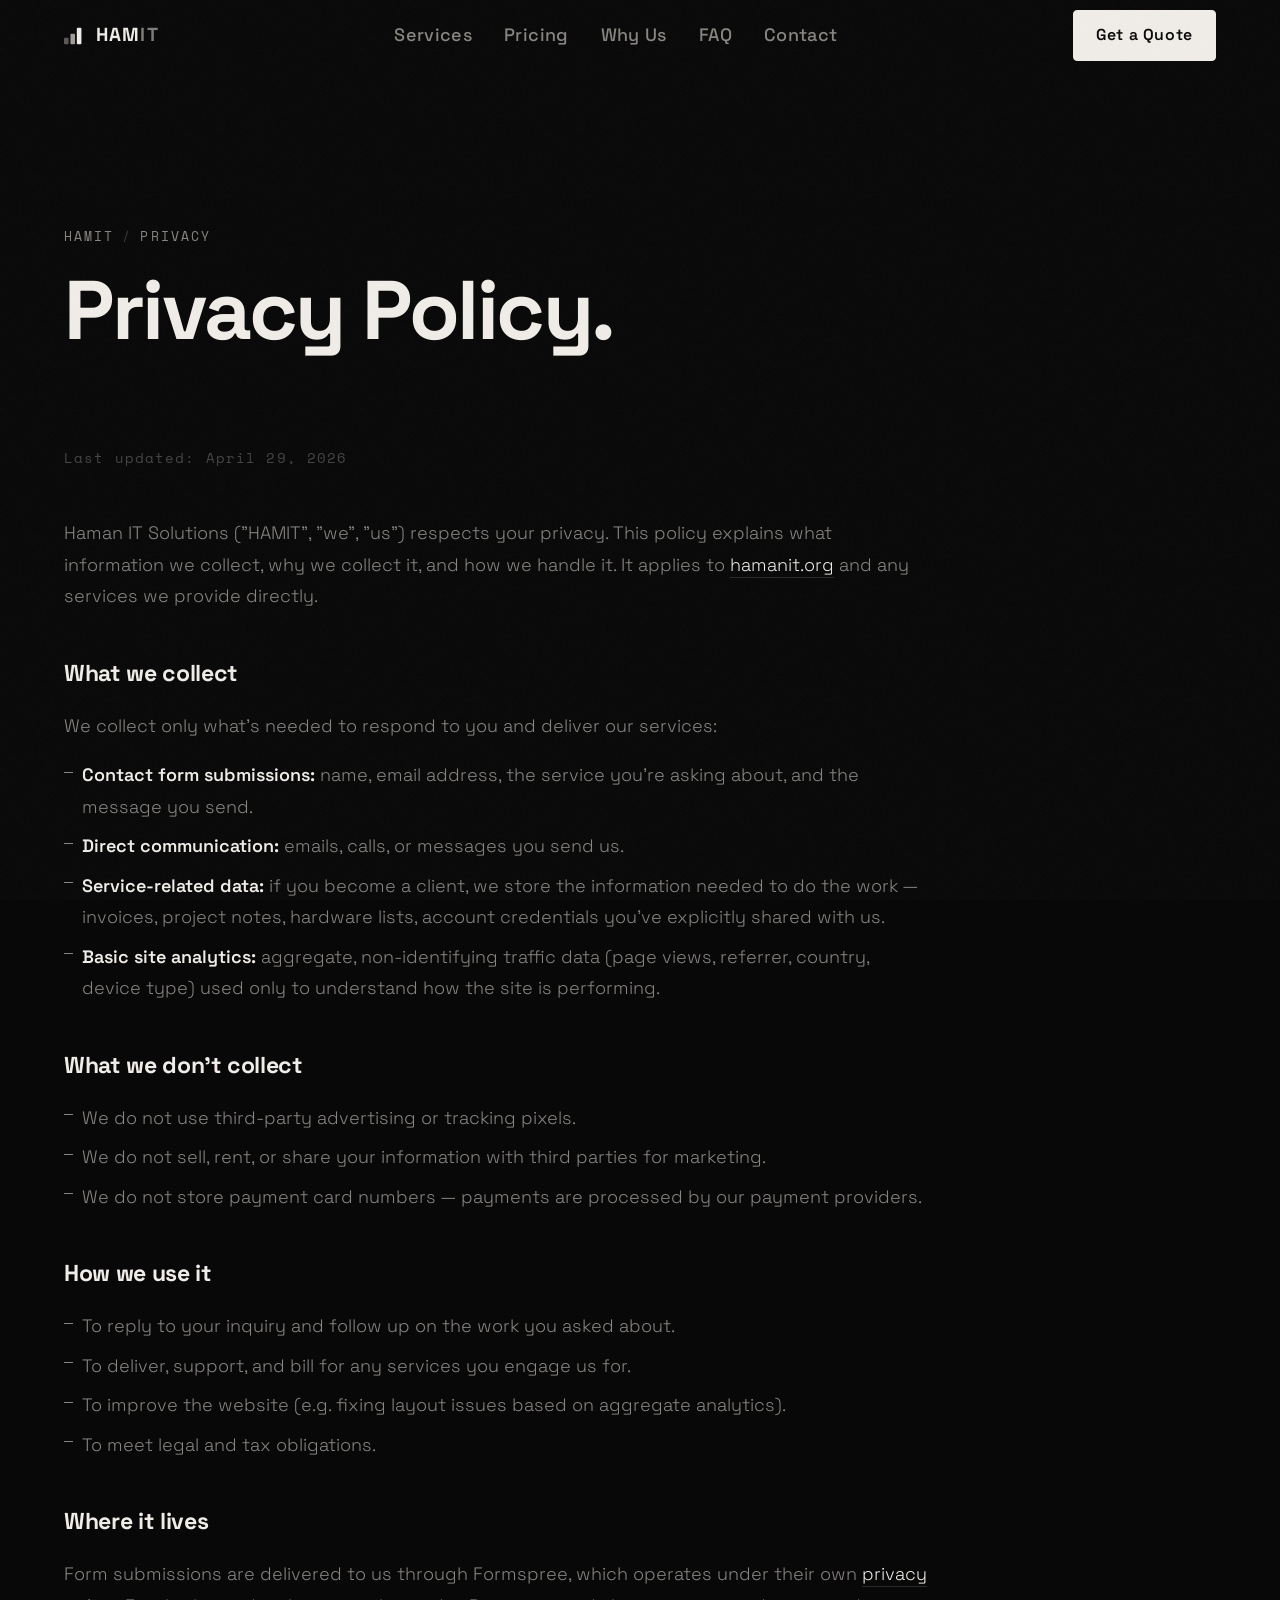
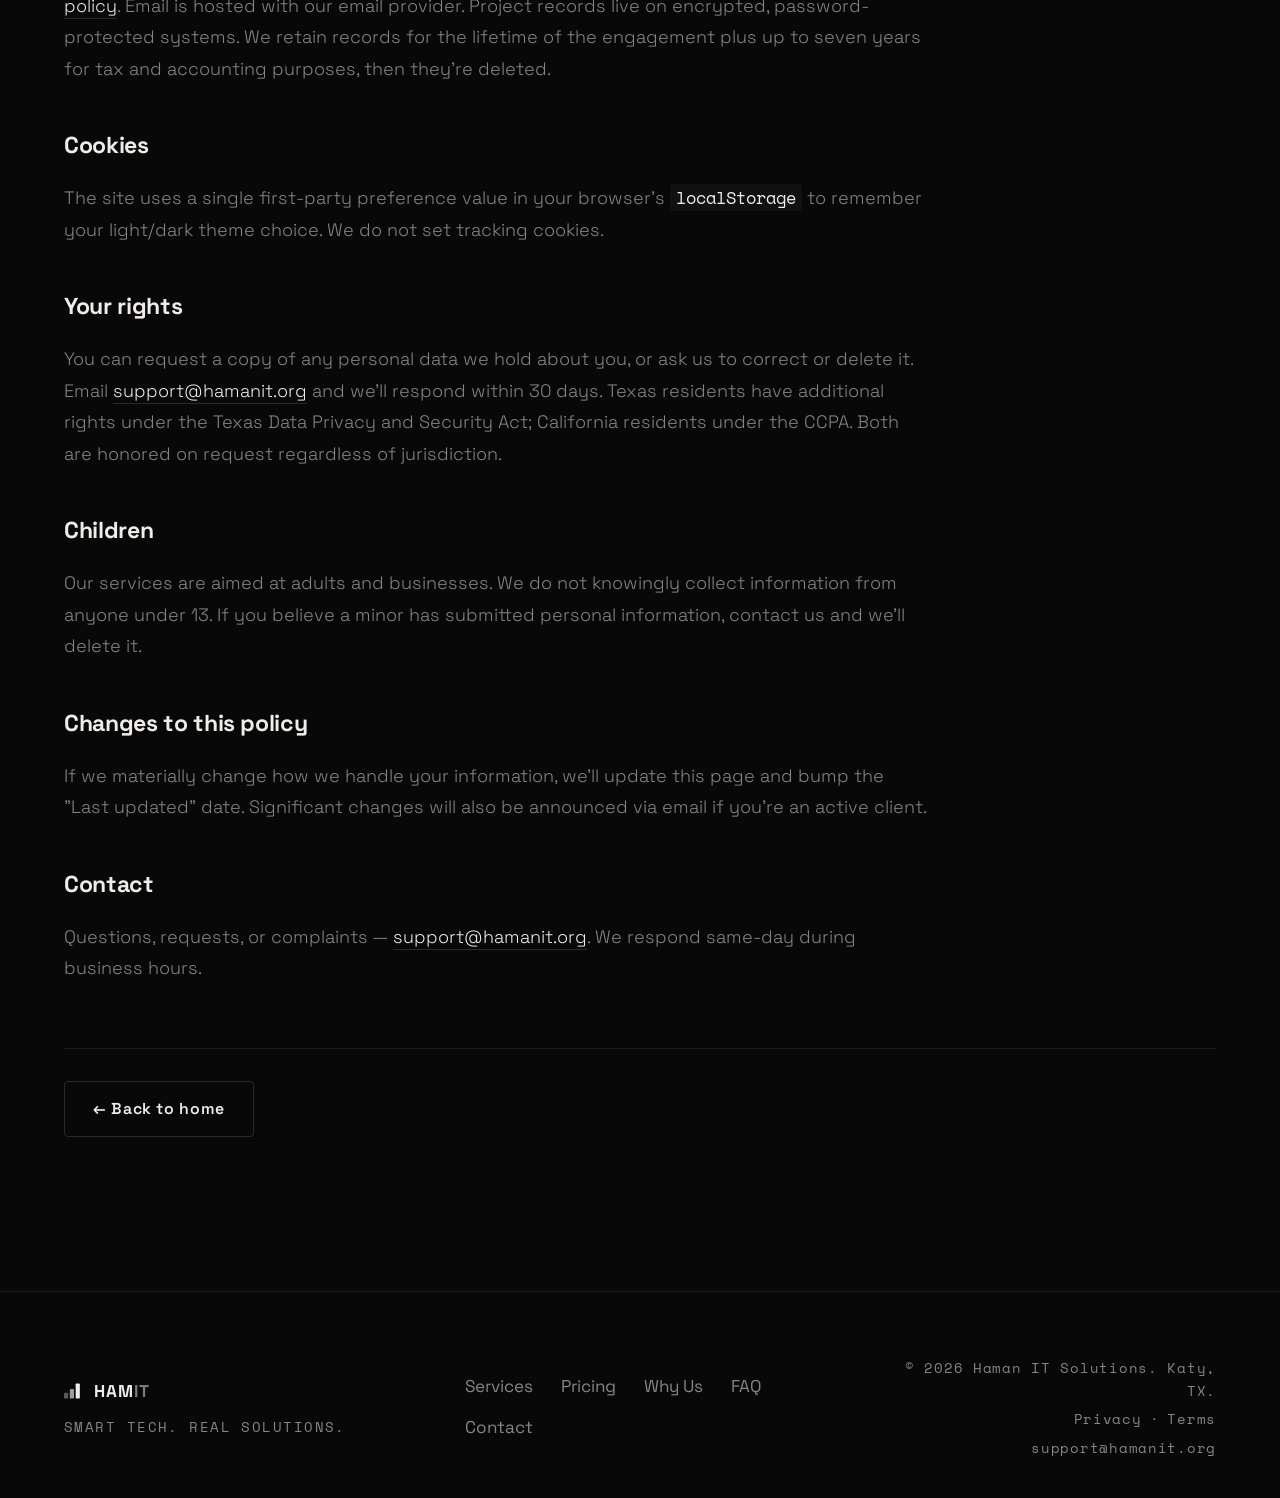
==== privacy.html @ 9579b5c2 "Add email CTAs, portfolio cards, and creative websites CTA Service page CTAs (all four): - Add a pri" ====
<!doctype html>
<html lang="en" data-theme="dark">
<head>
  <meta charset="utf-8" />
  <meta name="viewport" content="width=device-width,initial-scale=1" />
  <meta name="theme-color" content="#080808" />
  <title>Privacy Policy — HAMIT</title>
  <meta name="description" content="How Haman IT Solutions collects, uses, and protects your information." />
  <link rel="canonical" href="https://hamanit.org/privacy.html" />
  <link rel="preconnect" href="https://fonts.googleapis.com" />
  <link rel="preconnect" href="https://fonts.gstatic.com" crossorigin />
  <link href="https://fonts.googleapis.com/css2?family=Space+Grotesk:wght@300;400;500;600;700&family=Space+Mono:wght@400;700&display=swap" rel="stylesheet" />
  <link rel="stylesheet" href="styles.css?v=20260429d" />
  <link rel="stylesheet" href="interactions.css?v=20260429d" />
  <script>
    try { sessionStorage.setItem('hamit-booted','1'); } catch(e){}
  </script>
</head>
<body>

<div class="noise" aria-hidden="true"></div>

<header class="nav scrolled" id="nav" role="banner">
  <div class="nav-inner">
    <a href="index.html" class="nav-logo">
      <svg width="22" height="18" viewBox="0 0 48 36" fill="none" aria-hidden="true">
        <rect x="0"  y="22" width="10" height="14" rx="2" fill="currentColor" opacity="0.35"/>
        <rect x="14" y="13" width="10" height="23" rx="2" fill="currentColor" opacity="0.65"/>
        <rect x="28" y="0"  width="10" height="36" rx="2" fill="currentColor"/>
      </svg>
      <span class="logo-word">HAM<em>IT</em></span>
    </a>
    <nav class="nav-links" aria-label="Primary">
      <a href="index.html#services">Services</a>
      <a href="index.html#pricing">Pricing</a>
      <a href="index.html#why">Why Us</a>
      <a href="index.html#faq">FAQ</a>
      <a href="index.html#contact">Contact</a>
    </nav>
    <div class="nav-right">
<a href="index.html#contact" class="btn btn-sm btn-primary nav-cta">Get a Quote</a>
      <button class="nav-menu-btn" id="navMenuBtn" aria-label="Open menu" aria-expanded="false">
        <span></span><span></span><span></span>
      </button>
    </div>
  </div>
  <div class="mobile-menu" id="mobileMenu" aria-hidden="true">
    <a href="index.html#services">Services</a>
    <a href="index.html#pricing">Pricing</a>
    <a href="index.html#why">Why Us</a>
    <a href="index.html#faq">FAQ</a>
    <a href="index.html#contact">Contact</a>
    <a href="index.html#contact" class="mobile-cta">Get a Quote <span aria-hidden="true">→</span></a>
  </div>
</header>

<main id="main" class="legal-page">
  <section class="section">
    <div class="section-inner">
      <nav class="legal-crumb" aria-label="Breadcrumb">
        <a href="index.html">HAMIT</a>
        <span aria-hidden="true">/</span>
        <span>Privacy</span>
      </nav>
      <h1 class="section-title">Privacy Policy.</h1>
      <p class="legal-meta">Last updated: April 29, 2026</p>

      <div class="legal-body">
        <p>Haman IT Solutions ("HAMIT", "we", "us") respects your privacy. This policy explains what information we collect, why we collect it, and how we handle it. It applies to <a href="https://hamanit.org">hamanit.org</a> and any services we provide directly.</p>

        <h2>What we collect</h2>
        <p>We collect only what's needed to respond to you and deliver our services:</p>
        <ul>
          <li><strong>Contact form submissions:</strong> name, email address, the service you're asking about, and the message you send.</li>
          <li><strong>Direct communication:</strong> emails, calls, or messages you send us.</li>
          <li><strong>Service-related data:</strong> if you become a client, we store the information needed to do the work — invoices, project notes, hardware lists, account credentials you've explicitly shared with us.</li>
          <li><strong>Basic site analytics:</strong> aggregate, non-identifying traffic data (page views, referrer, country, device type) used only to understand how the site is performing.</li>
        </ul>

        <h2>What we don't collect</h2>
        <ul>
          <li>We do not use third-party advertising or tracking pixels.</li>
          <li>We do not sell, rent, or share your information with third parties for marketing.</li>
          <li>We do not store payment card numbers — payments are processed by our payment providers.</li>
        </ul>

        <h2>How we use it</h2>
        <ul>
          <li>To reply to your inquiry and follow up on the work you asked about.</li>
          <li>To deliver, support, and bill for any services you engage us for.</li>
          <li>To improve the website (e.g. fixing layout issues based on aggregate analytics).</li>
          <li>To meet legal and tax obligations.</li>
        </ul>

        <h2>Where it lives</h2>
        <p>Form submissions are delivered to us through Formspree, which operates under their own <a href="https://formspree.io/legal/privacy-policy/" target="_blank" rel="noopener">privacy policy</a>. Email is hosted with our email provider. Project records live on encrypted, password-protected systems. We retain records for the lifetime of the engagement plus up to seven years for tax and accounting purposes, then they're deleted.</p>

        <h2>Cookies</h2>
        <p>The site uses a single first-party preference value in your browser's <code>localStorage</code> to remember your light/dark theme choice. We do not set tracking cookies.</p>

        <h2>Your rights</h2>
        <p>You can request a copy of any personal data we hold about you, or ask us to correct or delete it. Email <a href="mailto:support@hamanit.org">support@hamanit.org</a> and we'll respond within 30 days. Texas residents have additional rights under the Texas Data Privacy and Security Act; California residents under the CCPA. Both are honored on request regardless of jurisdiction.</p>

        <h2>Children</h2>
        <p>Our services are aimed at adults and businesses. We do not knowingly collect information from anyone under 13. If you believe a minor has submitted personal information, contact us and we'll delete it.</p>

        <h2>Changes to this policy</h2>
        <p>If we materially change how we handle your information, we'll update this page and bump the "Last updated" date. Significant changes will also be announced via email if you're an active client.</p>

        <h2>Contact</h2>
        <p>Questions, requests, or complaints — <a href="mailto:support@hamanit.org">support@hamanit.org</a>. We respond same-day during business hours.</p>
      </div>

      <div class="legal-foot">
        <a href="index.html" class="btn btn-ghost">← Back to home</a>
      </div>
    </div>
  </section>
</main>

<footer class="footer">
  <div class="footer-inner">
    <div class="footer-brand">
      <a href="index.html" class="footer-logo">
        <svg width="20" height="16" viewBox="0 0 48 36" fill="none" aria-hidden="true">
          <rect x="0"  y="22" width="10" height="14" rx="2" fill="currentColor" opacity="0.35"/>
          <rect x="14" y="13" width="10" height="23" rx="2" fill="currentColor" opacity="0.65"/>
          <rect x="28" y="0"  width="10" height="36" rx="2" fill="currentColor"/>
        </svg>
        <span>HAM<em>IT</em></span>
      </a>
      <p>Smart Tech. Real Solutions.</p>
    </div>
    <nav class="footer-nav">
      <a href="index.html#services">Services</a>
      <a href="index.html#pricing">Pricing</a>
      <a href="index.html#why">Why Us</a>
      <a href="index.html#faq">FAQ</a>
      <a href="index.html#contact">Contact</a>
    </nav>
    <div class="footer-copy">
      <span>© 2026 Haman IT Solutions. Katy, TX.</span>
      <span class="footer-legal">
        <a href="privacy.html">Privacy</a>
        <span aria-hidden="true">·</span>
        <a href="terms.html">Terms</a>
      </span>
      <a href="mailto:support@hamanit.org">support@hamanit.org</a>
    </div>
  </div>
</footer>

<script src="interactions.js?v=20260429d" defer></script>
</body>
</html>
---- styles.css ----
/* =========================================================
   HAMIT — styles.css  |  Dark premium, Space Grotesk
   ========================================================= */

/* ---------- TOKENS ---------------------------------------- */
:root {
  --bg:       #080808;
  --bg2:      #111111;
  --bg3:      #1a1a1a;
  --bg4:      #222222;
  --text:     #f0ede8;
  --text2:    #888580;
  --text3:    #444;
  --accent:   #f0ede8;
  --border:   rgba(240,237,232,0.08);
  --border2:  rgba(240,237,232,0.14);
  --ff:       'Space Grotesk', sans-serif;
  --mono:     'Space Mono', monospace;
  --max:      1280px;
  --gut:      clamp(20px,5vw,80px);
  --sec:      clamp(80px,12vw,160px);
  --nav-h:    72px;
  --ease:     cubic-bezier(0.22,1,0.36,1);
  --ease-in:  cubic-bezier(0.55,0,1,0.45);
  --r:        4px;
}
[data-theme="light"]{
  --bg:    #f5f5f5;
  --bg2:   #ffffff;
  --bg3:   #ebebeb;
  --bg4:   #e0e0e0;
  --text:  #0a0a0a;
  --text2: #666;
  --text3: #bbb;
  --accent:#0a0a0a;
  --border:rgba(10,10,10,0.08);
  --border2:rgba(10,10,10,0.14);
}

/* ---------- RESET ----------------------------------------- */
*,*::before,*::after{box-sizing:border-box;margin:0;padding:0}
html{scroll-behavior:smooth;-webkit-text-size-adjust:100%;font-size:18px}
body{
  background:var(--bg);color:var(--text);
  font-family:var(--ff);font-size:1rem;line-height:1.65;
  -webkit-font-smoothing:antialiased;overflow-x:hidden;
}
img,svg,canvas{display:block;max-width:100%}
a{color:inherit;text-decoration:none;}
button{font:inherit;color:inherit;background:none;border:none;cursor:pointer}
ul,ol{list-style:none}
input,select,textarea{font:inherit;color:inherit}
::selection{background:var(--text);color:var(--bg)}
.skip-link{position:absolute;top:-100px;left:16px;z-index:200;background:var(--text);color:var(--bg);padding:10px 18px;font-size:.85rem}
.skip-link:focus{top:16px}
:focus-visible{outline:2px solid var(--text);outline-offset:3px}

/* ---------- BOOT SCREEN ----------------------------------- */
body.booting{overflow:hidden}
/* Hold reveal-up elements until boot finishes so the hero animates in cleanly */
body.booting .reveal-up.in{opacity:0;transform:translateY(32px)}
.boot{
  position:fixed;inset:0;z-index:1500;
  background:var(--bg);color:var(--text);
  display:grid;place-items:center;
  isolation:isolate;
  transition:opacity .55s var(--ease),visibility 0s linear .55s;
}
.boot.done{opacity:0;visibility:hidden;pointer-events:none}
.boot-grid{
  position:absolute;inset:0;pointer-events:none;
  background-image:
    linear-gradient(rgba(240,237,232,0.045) 1px,transparent 1px),
    linear-gradient(90deg,rgba(240,237,232,0.045) 1px,transparent 1px);
  background-size:48px 48px;
  -webkit-mask-image:radial-gradient(ellipse at center,#000 30%,transparent 75%);
  mask-image:radial-gradient(ellipse at center,#000 30%,transparent 75%);
  opacity:.6;
}
[data-theme="light"] .boot-grid{
  background-image:
    linear-gradient(rgba(10,10,10,0.06) 1px,transparent 1px),
    linear-gradient(90deg,rgba(10,10,10,0.06) 1px,transparent 1px);
}
.boot-scan{
  position:absolute;left:0;right:0;top:0;height:120px;
  background:linear-gradient(to bottom,transparent,rgba(240,237,232,0.04),transparent);
  pointer-events:none;
  animation:bootScan 2.4s linear infinite;
}
[data-theme="light"] .boot-scan{
  background:linear-gradient(to bottom,transparent,rgba(10,10,10,0.05),transparent);
}
@keyframes bootScan{
  0%{transform:translateY(-100%)}
  100%{transform:translateY(100vh)}
}
.boot-stack{
  position:relative;z-index:2;
  display:grid;justify-items:center;
  gap:18px;
  padding:0 var(--gut);
  max-width:560px;width:100%;
}
.boot-tag-top{
  display:inline-flex;align-items:center;gap:10px;
  font-family:var(--mono);font-size:.72rem;letter-spacing:.18em;
  color:var(--text2);text-transform:uppercase;
  margin-bottom:6px;
  opacity:0;animation:bootFadeIn .45s var(--ease) .1s forwards;
}
.boot-dot{
  width:7px;height:7px;border-radius:50%;background:#22c55e;
  box-shadow:0 0 0 3px rgba(34,197,94,.22);
  animation:pulse 1.4s ease infinite;
}
.boot-bars{
  display:flex;align-items:flex-end;gap:6px;
  height:64px;margin-bottom:4px;
}
.boot-bars span{
  display:block;width:14px;background:var(--text);
  transform-origin:bottom;transform:scaleY(0);
  border-radius:2px;
  animation:bootBar .65s var(--ease) forwards;
}
.boot-bars span:nth-child(1){height:50%;animation-delay:.25s;opacity:.35}
.boot-bars span:nth-child(2){height:75%;animation-delay:.4s;opacity:.65}
.boot-bars span:nth-child(3){height:100%;animation-delay:.55s}
@keyframes bootBar{
  0%{transform:scaleY(0)}
  60%{transform:scaleY(1.04)}
  100%{transform:scaleY(1)}
}
.boot-word{
  font-family:var(--ff);font-weight:700;
  font-size:clamp(3.2rem,9vw,5.5rem);
  letter-spacing:-.04em;line-height:.95;
  color:var(--text);
  opacity:0;animation:bootFadeIn .5s var(--ease) .55s forwards;
}
.boot-tag{
  font-family:var(--mono);font-size:.78rem;letter-spacing:.32em;
  color:var(--text2);
  opacity:0;animation:bootFadeIn .45s var(--ease) .8s forwards;
}
.boot-bar{
  width:min(360px,80vw);height:2px;background:var(--border2);
  position:relative;overflow:hidden;
  margin-top:18px;
  opacity:0;animation:bootFadeIn .35s var(--ease) 1s forwards;
}
.boot-bar-fill{
  position:absolute;left:0;top:0;bottom:0;
  width:0%;background:var(--text);
  animation:bootFill 1.4s cubic-bezier(0.7,0,0.2,1) 1s forwards;
}
@keyframes bootFill{
  0%{width:0%}
  55%{width:72%}
  85%{width:90%}
  100%{width:100%}
}
.boot-meta{
  display:flex;justify-content:space-between;
  width:min(360px,80vw);
  font-family:var(--mono);font-size:.7rem;letter-spacing:.16em;
  color:var(--text3);text-transform:uppercase;
  opacity:0;animation:bootFadeIn .35s var(--ease) 1.05s forwards;
}
.boot-meta #bootStatus{color:var(--text2)}
.boot-skip{
  position:absolute;top:24px;right:24px;z-index:3;
  font-family:var(--mono);font-size:.72rem;letter-spacing:.16em;
  color:var(--text2);
  border:1px solid var(--border2);
  padding:8px 14px;border-radius:999px;
  cursor:pointer;
  transition:color .2s,border-color .2s,background .2s;
  opacity:0;animation:bootFadeIn .4s var(--ease) 1.4s forwards;
}
.boot-skip:hover{color:var(--text);border-color:var(--text);background:var(--bg2)}
@keyframes bootFadeIn{to{opacity:1}}
@media(prefers-reduced-motion:reduce){
  .boot{display:none}
}
@media(max-width:480px){
  .boot-skip{top:16px;right:16px;padding:6px 10px;font-size:.68rem}
}

/* ---------- NOISE ----------------------------------------- */
.noise{
  position:fixed;inset:0;z-index:1000;pointer-events:none;
  opacity:.035;
  background-image:url("data:image/svg+xml,%3Csvg viewBox='0 0 256 256' xmlns='http://www.w3.org/2000/svg'%3E%3Cfilter id='n'%3E%3CfeTurbulence type='fractalNoise' baseFrequency='0.9' numOctaves='4' stitchTiles='stitch'/%3E%3C/filter%3E%3Crect width='100%25' height='100%25' filter='url(%23n)'/%3E%3C/svg%3E");
  background-size:180px;
}

/* ---------- CURSOR (hidden — native cursor used) ----------- */
.cursor{display:none!important}


/* ---------- NAV ------------------------------------------- */
.nav{
  position:fixed;top:0;left:0;right:0;z-index:500;
  height:var(--nav-h);
  border-bottom:1px solid transparent;
  transition:background .4s var(--ease),border-color .4s var(--ease),backdrop-filter .4s;
}
.nav.scrolled{
  background:color-mix(in srgb,var(--bg) 85%,transparent);
  border-color:var(--border);
  backdrop-filter:blur(20px) saturate(140%);
  -webkit-backdrop-filter:blur(20px) saturate(140%);
}
.nav-inner{
  max-width:var(--max);height:100%;margin:0 auto;
  padding:0 var(--gut);
  display:flex;align-items:center;justify-content:space-between;gap:20px;
}
.nav-logo{
  display:flex;align-items:center;gap:10px;
  font-family:var(--ff);font-weight:700;font-size:1.05rem;letter-spacing:.06em;
  color:var(--text);white-space:nowrap;flex-shrink:0;
  line-height:1;
}
.logo-word{display:inline-flex;align-items:center;line-height:1}
.logo-word em{font-style:normal;opacity:.5}

.nav-links{display:flex;gap:clamp(20px,2.5vw,40px);flex-shrink:0}
.nav-links a{
  font-size:1rem;font-weight:500;letter-spacing:.02em;
  color:var(--text2);position:relative;padding-bottom:2px;
  transition:color .2s;
}
.nav-links a::after{
  content:'';position:absolute;left:0;bottom:0;
  width:100%;height:1px;background:var(--text);
  transform:scaleX(0);transform-origin:left;
  transition:transform .3s var(--ease);
}
.nav-links a:hover{color:var(--text)}
.nav-links a:hover::after{transform:scaleX(1)}

.nav-right{display:flex;align-items:center;gap:14px;flex-shrink:0}
.theme-toggle{
  width:40px;height:40px;border-radius:50%;
  border:1.5px solid var(--border2);color:var(--text);
  display:flex;align-items:center;justify-content:center;
  transition:border-color .2s,background .2s;
}
.theme-toggle:hover{background:var(--bg3);border-color:var(--text)}
.icon-sun{display:none}
.icon-moon{display:block}
[data-theme="light"] .icon-sun{display:block}
[data-theme="light"] .icon-moon{display:none}

.nav-menu-btn{display:none;width:36px;height:36px;flex-direction:column;align-items:center;justify-content:center;gap:5px}
.nav-menu-btn span{display:block;width:20px;height:1.5px;background:var(--text);transition:transform .25s var(--ease),opacity .2s}
.nav-menu-btn[aria-expanded="true"] span:nth-child(1){transform:translateY(6.5px) rotate(45deg)}
.nav-menu-btn[aria-expanded="true"] span:nth-child(2){opacity:0}
.nav-menu-btn[aria-expanded="true"] span:nth-child(3){transform:translateY(-6.5px) rotate(-45deg)}

.mobile-menu{
  display:none;position:fixed;top:var(--nav-h);left:0;right:0;
  background:var(--bg);border-bottom:1px solid var(--border);
  padding:20px var(--gut) 32px;flex-direction:column;z-index:499;
}
.mobile-menu.open{display:flex}
.mobile-menu a{font-size:2rem;font-weight:700;padding:10px 0;border-bottom:1px solid var(--border);color:var(--text)}
.mobile-menu a:last-child{border:none}
.mobile-menu .mobile-cta{
  margin-top:12px;
  background:var(--text);color:var(--bg);
  font-size:1rem;font-weight:600;letter-spacing:.04em;
  padding:14px 20px;border-radius:var(--r);
  border:none;text-align:center;
  display:inline-flex;align-items:center;justify-content:center;gap:8px;
}
.mobile-menu .mobile-cta:hover{opacity:.85}

/* ---------- BUTTONS --------------------------------------- */
.btn{
  display:inline-flex;align-items:center;gap:10px;
  font-family:var(--ff);font-weight:600;font-size:.88rem;letter-spacing:.04em;
  padding:14px 28px;border-radius:var(--r);
  border:1.5px solid transparent;
  transition:transform .15s var(--ease),opacity .2s,background .2s,color .2s,border-color .2s;
}
.btn:active{transform:scale(0.97)!important}
.btn-primary{background:var(--text);color:var(--bg);border-color:var(--text)}
.btn-primary:hover{opacity:.82}
.btn-ghost{background:transparent;color:var(--text);border-color:var(--border2)}
.btn-ghost:hover{background:var(--bg3);border-color:var(--border2)}
.btn-sm{padding:11px 22px;font-size:.88rem}
.btn-arr{display:inline-block;transition:transform .2s var(--ease)}
.btn:hover .btn-arr{transform:translateX(4px)}

/* ---------- HERO ------------------------------------------ */
.hero{
  position:relative;min-height:100vh;min-height:100svh;
  display:grid;align-content:center;
  padding:calc(var(--nav-h) + 80px) var(--gut) 0;
  overflow:hidden;isolation:isolate;
  background:var(--bg);
}
#heroCanvas{position:absolute;inset:0;width:100%;height:100%;z-index:0;pointer-events:auto}
.hero-inner{position:relative;z-index:1;max-width:var(--max);width:100%;margin:0 auto}
.hero-tag{
  display:inline-flex;align-items:center;gap:10px;
  font-family:var(--mono);font-size:.8rem;letter-spacing:.1em;text-transform:uppercase;
  color:var(--text2);margin-bottom:clamp(28px,4vw,48px);
}
.tag-dot{width:7px;height:7px;border-radius:50%;background:#22c55e;box-shadow:0 0 0 3px rgba(34,197,94,.22);flex:none;animation:pulse 2.5s ease infinite}
@keyframes pulse{0%,100%{box-shadow:0 0 0 3px rgba(34,197,94,.22)}50%{box-shadow:0 0 0 6px rgba(34,197,94,.08)}}

.hero-title{
  font-family:var(--ff);font-weight:700;
  font-size:clamp(4.5rem,13vw,12rem);
  line-height:.88;letter-spacing:-.04em;
  color:var(--text);
  margin-bottom:clamp(40px,6vw,72px);
}
.glitch-word{display:block;transition:color .3s}
.hero-em{color:var(--text2)}

.hero-bottom{
  display:grid;grid-template-columns:1fr auto;align-items:end;gap:40px;
  padding-top:clamp(20px,3vw,36px);
  border-top:1px solid var(--border);
  padding-bottom:clamp(48px,8vw,96px);
}
.hero-sub{max-width:44ch;font-size:clamp(1.1rem,1.6vw,1.28rem);color:var(--text2);font-weight:300;line-height:1.65}
.hero-ctas{display:flex;gap:12px;flex-shrink:0;flex-wrap:wrap}

/* Hero stats bar */
.hero-stats{
  position:relative;z-index:1;
  display:grid;grid-template-columns:repeat(4,1fr);
  border-top:1px solid var(--border);
  max-width:100%;
}
.hero-stat{
  padding:clamp(20px,2.5vw,32px) var(--gut);
  border-right:1px solid var(--border);
  display:grid;gap:4px;
}
.hero-stat:last-child{border-right:none}
.stat-n{
  font-family:var(--mono);font-weight:700;
  font-size:clamp(2rem,4vw,3.5rem);
  line-height:1;color:var(--text);
}
.stat-plus{font-family:var(--mono);font-size:clamp(1.2rem,2vw,2rem);color:var(--text2);vertical-align:super;margin-left:2px}
.stat-l{font-size:.85rem;color:var(--text2);letter-spacing:.05em;text-transform:uppercase;font-family:var(--mono)}

/* ---------- MARQUEE --------------------------------------- */
.marquee-wrap{
  overflow:hidden;border-top:1px solid var(--border);border-bottom:1px solid var(--border);
  padding:16px 0;background:var(--bg2);
}
.marquee-track{
  display:flex;align-items:center;gap:32px;
  white-space:nowrap;
  animation:marquee 28s linear infinite;
  width:max-content;
}
.marquee-track span{font-family:var(--mono);font-size:.8rem;letter-spacing:.12em;text-transform:uppercase;color:var(--text2)}
.marquee-dot{color:var(--text2)!important;font-size:.6rem!important}
@keyframes marquee{from{transform:translateX(0)}to{transform:translateX(-50%)}}
.marquee-wrap:hover .marquee-track{animation-play-state:paused}

/* ---------- SECTIONS --------------------------------------- */
.section{padding:var(--sec) var(--gut);background:var(--bg)}
.section-dark{background:var(--bg2)}
.section-inner{max-width:var(--max);margin:0 auto}

.section-label{
  display:flex;align-items:center;gap:16px;
  margin-bottom:clamp(32px,5vw,64px);
}
.label-num{font-family:var(--mono);font-size:.75rem;letter-spacing:.18em;color:var(--text2)}
.label-line{flex:none;width:40px;height:1px;background:var(--border2)}
.label-text{font-family:var(--mono);font-size:.8rem;letter-spacing:.16em;text-transform:uppercase;color:var(--text2)}

.section-title{
  font-family:var(--ff);font-weight:700;
  font-size:clamp(2.8rem,6.5vw,6rem);
  line-height:.95;letter-spacing:-.03em;
  margin-bottom:clamp(48px,8vw,96px);
  color:var(--text);
}
.section-title em{font-style:normal;color:var(--text2)}

/* ---------- SERVICES GRID --------------------------------- */
.services-grid{
  display:grid;grid-template-columns:repeat(2,1fr);
  gap:2px;background:var(--border);
}

.service-card{
  position:relative;
  background:var(--bg);
  min-height:340px;
  overflow:hidden;
  isolation:isolate;
}
.service-card-front{
  position:relative;z-index:1;
  width:100%;height:100%;min-height:340px;
  padding:clamp(28px,3.5vw,44px);
  display:flex;flex-direction:column;gap:18px;
  transition:transform .55s var(--ease);
}
.service-card-front h3{
  font-size:clamp(1.8rem,3vw,2.6rem);font-weight:700;letter-spacing:-.025em;line-height:1.05;
  color:var(--text);margin-top:auto;
}
.service-icon{
  width:52px;height:52px;
  border:1px solid var(--border2);border-radius:var(--r);
  display:flex;align-items:center;justify-content:center;
  color:var(--text2);
  transition:border-color .35s,color .35s,background .35s;
}
.service-card:hover .service-icon{
  color:var(--text);border-color:var(--text);background:var(--bg3);
}
.service-flip-hint{
  font-family:var(--mono);font-size:.75rem;letter-spacing:.1em;
  text-transform:uppercase;color:var(--text2);
  display:inline-flex;align-items:center;gap:8px;
  opacity:.55;transition:opacity .3s,color .3s;
}
.service-card:hover .service-flip-hint{opacity:0;visibility:hidden}
.hint-arr{display:inline-block;animation:hintNudge 1.8s ease-in-out infinite;margin-left:2px}
@keyframes hintNudge{0%,100%{transform:translateY(0)}50%{transform:translateY(3px)}}
.service-flip-hint .hint-tap{display:none}
@media(pointer:coarse){
  .service-flip-hint .hint-hover{display:none}
  .service-flip-hint .hint-tap{display:inline}
}
.service-tag{
  font-family:var(--mono);font-size:.82rem;letter-spacing:.08em;text-transform:uppercase;color:var(--text2);
  border:1px solid var(--border2);padding:6px 14px;border-radius:999px;width:fit-content;
  transition:border-color .2s,color .2s;
}
.service-card:hover .service-tag{border-color:var(--text);color:var(--text)}

/* Slide-up details panel — replaces the 3D flip */
.service-card-back{
  position:absolute;left:0;right:0;bottom:0;
  z-index:2;
  padding:clamp(28px,3.5vw,44px);
  background:var(--bg3);
  border-top:1px solid var(--border2);
  display:flex;flex-direction:column;gap:16px;
  transform:translateY(100%);
  transition:transform .55s var(--ease);
  will-change:transform;
}
.service-card:hover .service-card-back,
.service-card.flipped .service-card-back{transform:translateY(0)}
.service-card-back p{font-size:1.05rem;line-height:1.65;color:var(--text);font-weight:400}
.service-card-back ul{display:grid;gap:8px}
.service-card-back li{font-size:.95rem;color:var(--text2);padding-left:18px;position:relative;font-weight:300;line-height:1.55}
.service-card-back li::before{content:'';position:absolute;left:0;top:.65em;width:9px;height:1px;background:var(--text2)}
.service-cta{
  display:inline-flex;align-items:center;gap:8px;
  font-family:var(--mono);font-size:.8rem;font-weight:700;letter-spacing:.1em;text-transform:uppercase;
  background:var(--text);color:var(--bg);
  padding:10px 20px;border-radius:var(--r);width:fit-content;
  transition:opacity .2s,transform .2s var(--ease);
  margin-top:auto;
}
.service-cta:hover{opacity:.85;transform:translateX(3px)}
@media(pointer:coarse){
  .service-flip-hint{opacity:1}
  .service-card.flipped .service-flip-hint{opacity:0;visibility:hidden}
}

/* ---------- WHY US ---------------------------------------- */
.why-head{
  display:grid;grid-template-columns:1.4fr 1fr;
  gap:clamp(32px,5vw,80px);
  align-items:end;
  margin-bottom:clamp(40px,5vw,72px);
}
.why-head .section-title{margin-bottom:0}
.why-lede{
  font-size:clamp(1rem,1.2vw,1.15rem);
  color:var(--text2);font-weight:300;line-height:1.7;max-width:42ch;
  padding-bottom:8px;
}
.why-grid{
  display:grid;grid-template-columns:repeat(3,1fr);
  gap:2px;background:var(--border);
}
.why-item{
  position:relative;
  background:var(--bg2);
  padding:clamp(32px,3.8vw,48px) clamp(28px,3.5vw,44px);
  display:flex;flex-direction:column;gap:14px;
  overflow:hidden;
  transition:background .35s var(--ease);
  isolation:isolate;
}
.why-item::before{
  content:'';position:absolute;left:0;top:0;
  height:2px;width:100%;
  background:var(--text);
  transform:scaleX(0);transform-origin:left;
  transition:transform .55s var(--ease);
}
.why-item:hover{background:var(--bg3)}
.why-item:hover::before{transform:scaleX(1)}
.why-row{
  display:flex;justify-content:space-between;align-items:center;
  margin-bottom:6px;
}
.why-n{
  font-family:var(--mono);font-size:.8rem;letter-spacing:.14em;color:var(--text3);
}
.why-metric{
  font-family:var(--mono);font-size:.78rem;letter-spacing:.08em;
  color:var(--text);
  background:var(--bg);
  border:1px solid var(--border2);
  padding:4px 10px;border-radius:999px;
  text-transform:none;
  transition:border-color .25s,color .25s;
}
.why-item:hover .why-metric{border-color:var(--text);}
.why-icon{
  width:42px;height:42px;
  display:flex;align-items:center;justify-content:center;
  color:var(--text2);
  transition:color .3s,transform .4s var(--ease);
}
.why-item:hover .why-icon{color:var(--text);transform:translateY(-2px)}
.why-item h3{
  font-size:clamp(1.25rem,1.8vw,1.55rem);
  font-weight:600;letter-spacing:-.02em;color:var(--text);
  margin-top:4px;
}
.why-item p{font-size:1.02rem;color:var(--text2);line-height:1.7;font-weight:300;position:relative;z-index:1}
.why-bg{
  position:absolute;
  font-family:var(--mono);font-weight:700;
  font-size:11rem;line-height:.8;
  color:var(--text);
  opacity:.025;
  bottom:-22px;right:-12px;
  pointer-events:none;
  z-index:0;
  transition:opacity .35s,transform .55s var(--ease);
}
.why-item:hover .why-bg{opacity:.05;transform:translate(-4px,-4px)}

@media(max-width:1024px){
  .why-head{grid-template-columns:1fr}
}

/* ---------- ABOUT ----------------------------------------- */
.about-split{display:grid;gap:clamp(48px,6vw,80px)}
.about-top{
  display:grid;grid-template-columns:1fr 1fr;
  gap:clamp(40px,6vw,96px);align-items:end;
  padding-bottom:clamp(40px,5vw,72px);
  border-bottom:1px solid var(--border);
}
.about-left{display:grid;gap:28px}
.about-right-top{display:grid;gap:20px;align-content:end}
.about-big{font-size:clamp(1.3rem,2.2vw,2rem);font-weight:500;color:var(--text);line-height:1.4;letter-spacing:-.01em}
.about-body{font-size:clamp(1rem,1.2vw,1.1rem);color:var(--text2);line-height:1.75;font-weight:300}

.about-cards-row{display:grid;grid-template-columns:repeat(3,1fr);gap:2px;background:var(--border)}
.about-card{
  padding:clamp(28px,3.5vw,44px) clamp(24px,3vw,36px);
  display:grid;gap:14px;align-content:start;
  transition:background .25s;
}
.ac-1{background:var(--bg2)}
.ac-2{background:var(--bg3)}
.ac-3{background:var(--bg4)}
.about-card:hover{filter:brightness(1.06)}
.ac-label{font-family:var(--mono);font-size:.75rem;letter-spacing:.18em;text-transform:uppercase;color:var(--text2)}
.about-card p{font-size:1.05rem;color:var(--text2);line-height:1.7;font-weight:300}

/* ---------- REVIEWS --------------------------------------- */
.reviews-marquee{
  position:relative;
  overflow:hidden;
  margin:0 calc(var(--gut) * -1);
  padding:8px 0;
  -webkit-mask-image:linear-gradient(to right,transparent 0,#000 8%,#000 92%,transparent 100%);
  mask-image:linear-gradient(to right,transparent 0,#000 8%,#000 92%,transparent 100%);
}
.reviews-track{
  display:flex;
  gap:clamp(16px,2vw,24px);
  width:max-content;
  animation:reviewsScroll 70s linear infinite;
  will-change:transform;
}
.reviews-marquee:hover .reviews-track{animation-play-state:paused}
@keyframes reviewsScroll{
  from{transform:translateX(0)}
  to{transform:translateX(calc(-50% - clamp(8px,1vw,12px)))}
}
.review-card{
  flex:0 0 clamp(300px,28vw,400px);
  background:var(--bg3);border:1px solid var(--border);
  padding:clamp(26px,3vw,38px);
  display:grid;gap:18px;align-content:start;
  transition:transform .35s var(--ease),background .25s,border-color .25s;
}
.review-card:hover{transform:translateY(-6px);background:var(--bg4);border-color:var(--border2)}
.review-stars{color:#c8942a;font-size:.9rem;letter-spacing:2px}
.review-card blockquote{
  font-size:clamp(1rem,1.2vw,1.12rem);line-height:1.6;color:var(--text);
  font-weight:400;
}
.review-card cite{
  display:grid;gap:3px;padding-top:14px;border-top:1px solid var(--border);
  font-style:normal;font-weight:600;font-size:.85rem;color:var(--text);
}
.review-card cite span{font-size:.85rem;color:var(--text2);font-weight:300}
@media(prefers-reduced-motion:reduce){
  .reviews-track{animation:none;flex-wrap:wrap;justify-content:center}
}

/* ---------- PRICING --------------------------------------- */
.pricing-head{
  display:grid;grid-template-columns:1.4fr 1fr;
  gap:clamp(32px,5vw,80px);
  align-items:end;
  margin-bottom:clamp(40px,5vw,72px);
}
.pricing-head .section-title{margin-bottom:0}
.pricing-lede{
  font-size:clamp(1rem,1.2vw,1.15rem);
  color:var(--text2);font-weight:300;line-height:1.7;max-width:42ch;
  padding-bottom:8px;
}
.pricing-grid{
  display:grid;grid-template-columns:repeat(4,1fr);
  gap:2px;background:var(--border);
}
.price-card{
  position:relative;
  background:var(--bg);
  padding:clamp(28px,3vw,40px) clamp(24px,2.5vw,32px);
  display:flex;flex-direction:column;gap:18px;
  transition:background .3s var(--ease);
}
.price-card:hover{background:var(--bg3)}
.price-card-feature{background:var(--bg3)}
.price-card-feature:hover{background:var(--bg4)}
.price-flag{
  position:absolute;top:0;right:clamp(16px,2vw,24px);
  transform:translateY(-50%);
  font-family:var(--mono);font-size:.68rem;letter-spacing:.18em;
  text-transform:uppercase;color:var(--bg);background:var(--text);
  padding:5px 12px;border-radius:999px;
}
.price-head{display:flex;justify-content:space-between;align-items:baseline;gap:12px}
.price-tag{
  font-family:var(--ff);font-weight:600;font-size:1.05rem;letter-spacing:-.01em;
  color:var(--text);
}
.price-from{
  font-family:var(--mono);font-size:.7rem;letter-spacing:.16em;
  text-transform:uppercase;color:var(--text3);
}
.price-amount{
  display:flex;align-items:baseline;gap:6px;
  font-family:var(--ff);font-weight:700;
  font-size:clamp(2.2rem,3.5vw,3.2rem);
  letter-spacing:-.03em;color:var(--text);line-height:1;
  margin:6px 0 4px;
}
.price-cur{font-size:.6em;color:var(--text2);font-weight:600;align-self:flex-start;margin-top:.3em}
.price-unit{
  font-family:var(--mono);font-size:.78rem;letter-spacing:.06em;
  text-transform:uppercase;color:var(--text2);font-weight:400;
  margin-left:4px;
}
.price-list{
  display:grid;gap:10px;
  border-top:1px solid var(--border);
  padding-top:18px;
}
.price-list li{
  font-size:.95rem;color:var(--text2);line-height:1.55;font-weight:300;
  padding-left:18px;position:relative;
}
.price-list li::before{
  content:'';position:absolute;left:0;top:.7em;
  width:9px;height:1px;background:var(--text2);
}
.price-cta{
  display:inline-flex;align-items:center;gap:6px;
  font-family:var(--mono);font-size:.78rem;letter-spacing:.12em;
  text-transform:uppercase;color:var(--text);
  margin-top:auto;
  padding-top:12px;
  border-top:1px solid var(--border);
  transition:gap .25s var(--ease);
}
.price-cta:hover{gap:10px;color:var(--text)}
.pricing-note{
  margin-top:clamp(28px,3vw,40px);
  font-size:.95rem;color:var(--text2);text-align:center;font-weight:300;
}
.pricing-note a{color:var(--text);border-bottom:1px solid var(--border2);padding-bottom:1px;transition:border-color .2s}
.pricing-note a:hover{border-color:var(--text)}
@media(max-width:1024px){
  .pricing-head{grid-template-columns:1fr}
  .pricing-grid{grid-template-columns:repeat(2,1fr)}
}
@media(max-width:640px){
  .pricing-grid{grid-template-columns:1fr}
}

/* ---------- FAQ ------------------------------------------- */
.faq-head{
  display:grid;grid-template-columns:1.4fr 1fr;
  gap:clamp(32px,5vw,80px);
  align-items:end;
  margin-bottom:clamp(40px,5vw,72px);
}
.faq-head .section-title{margin-bottom:0}
.faq-lede{
  font-size:clamp(1rem,1.2vw,1.15rem);
  color:var(--text2);font-weight:300;line-height:1.7;max-width:42ch;
  padding-bottom:8px;
}
.faq-lede a{color:var(--text);border-bottom:1px solid var(--border2);transition:border-color .2s}
.faq-lede a:hover{border-color:var(--text)}
.faq-list{
  display:grid;
  border-top:1px solid var(--border);
}
.faq-item{
  border-bottom:1px solid var(--border);
  transition:background .25s;
}
.faq-item[open]{background:var(--bg2)}
.faq-item summary{
  display:flex;align-items:center;justify-content:space-between;gap:24px;
  padding:clamp(20px,2.5vw,28px) clamp(8px,1.5vw,16px);
  cursor:pointer;list-style:none;
  transition:color .2s;
}
.faq-item summary::-webkit-details-marker{display:none}
.faq-item summary:hover{color:var(--text)}
.faq-q{
  font-family:var(--ff);font-weight:600;
  font-size:clamp(1.05rem,1.5vw,1.25rem);
  letter-spacing:-.015em;color:var(--text);line-height:1.4;
  flex:1;
}
.faq-icon{
  flex:none;
  width:28px;height:28px;
  border:1px solid var(--border2);border-radius:50%;
  position:relative;
  transition:border-color .25s,transform .35s var(--ease);
}
.faq-icon::before,
.faq-icon::after{
  content:'';position:absolute;
  background:var(--text);
  left:50%;top:50%;
}
.faq-icon::before{
  width:10px;height:1.5px;
  transform:translate(-50%,-50%);
}
.faq-icon::after{
  width:1.5px;height:10px;
  transform:translate(-50%,-50%);
  transition:transform .25s var(--ease);
}
.faq-item[open] .faq-icon{border-color:var(--text);transform:rotate(180deg)}
.faq-item[open] .faq-icon::after{transform:translate(-50%,-50%) scaleY(0)}
.faq-a{
  padding:0 clamp(8px,1.5vw,16px) clamp(20px,2.5vw,28px);
  max-width:80ch;
}
.faq-a p{
  font-size:1rem;color:var(--text2);line-height:1.7;font-weight:300;
}
@media(max-width:1024px){
  .faq-head{grid-template-columns:1fr}
}

/* ---------- PROCESS --------------------------------------- */
.process-steps{
  display:grid;grid-template-columns:repeat(3,1fr);
  gap:2px;background:var(--border);
}
.process-step{
  background:var(--bg);
  padding:clamp(36px,5vw,60px) clamp(28px,3.5vw,44px);
  display:grid;gap:20px;align-content:start;
  transition:background .25s;
}
.process-step:hover{background:var(--bg2)}
.process-n{
  font-family:var(--mono);font-weight:700;
  font-size:clamp(3rem,5vw,5rem);
  line-height:1;color:var(--text3);
}
.process-line{width:32px;height:2px;background:var(--border2)}
.process-step h3{font-size:clamp(1.3rem,2vw,1.8rem);font-weight:600;letter-spacing:-.02em;color:var(--text)}
.process-step p{font-size:1.1rem;line-height:1.7;color:var(--text2);font-weight:300}

/* ---------- CONTACT --------------------------------------- */
.section-contact{background:var(--bg2)}
.contact-split{display:grid;grid-template-columns:5fr 6fr;gap:clamp(48px,8vw,120px);align-items:start}
.contact-left{display:grid;gap:32px}
.contact-lede{font-size:clamp(1.15rem,1.6vw,1.4rem);color:var(--text2);line-height:1.6;font-weight:300;max-width:38ch}
.contact-info{display:grid;gap:0;border-top:1px solid var(--border)}
.contact-info li{
  display:grid;grid-template-columns:90px 1fr;gap:12px;
  padding:14px 0;border-bottom:1px solid var(--border);
  font-size:1rem;align-items:baseline;
}
.contact-info li span:first-child{
  font-family:var(--mono);font-size:.82rem;letter-spacing:.12em;text-transform:uppercase;color:var(--text2);
}
.contact-info a{color:var(--text);border-bottom:1px solid var(--border);transition:border-color .2s;padding-bottom:1px}
.contact-info a:hover{border-color:var(--text)}

/* Form */
.contact-form{
  background:var(--bg3);border:1px solid var(--border);
  padding:clamp(28px,3.5vw,44px);
  display:grid;gap:20px;
}
.form-heading{
  font-family:var(--mono);font-size:.78rem;letter-spacing:.16em;
  text-transform:uppercase;color:var(--text2);
  margin-bottom:4px;
}
.form-row-pair{display:grid;grid-template-columns:1fr 1fr;gap:20px}
.form-row{display:grid;gap:8px}
.form-row label{
  font-family:var(--mono);font-size:.78rem;letter-spacing:.12em;
  text-transform:uppercase;color:var(--text2);
}
.form-row input,
.form-row select,
.form-row textarea{
  background:var(--bg2);
  border:1px solid var(--border2);
  border-radius:var(--r);
  padding:12px 14px;font-size:.98rem;
  color:var(--text);font-family:var(--ff);
  outline:none;width:100%;-webkit-appearance:none;appearance:none;
  caret-color:var(--text);
  transition:border-color .2s,background .2s;
}
.form-row input::placeholder,
.form-row textarea::placeholder{color:var(--text2);opacity:.7}
.form-row input:hover,
.form-row select:hover,
.form-row textarea:hover{border-color:var(--text2)}
.form-row input:focus,
.form-row select:focus,
.form-row textarea:focus{border-color:var(--text);background:var(--bg)}
[data-theme="light"] .form-row input,
[data-theme="light"] .form-row select,
[data-theme="light"] .form-row textarea{background:var(--bg2)}
[data-theme="light"] .form-row input:focus,
[data-theme="light"] .form-row select:focus,
[data-theme="light"] .form-row textarea:focus{background:#fff}

/* Kill autofill's white background that was hiding cream text */
.form-row input:-webkit-autofill,
.form-row select:-webkit-autofill,
.form-row textarea:-webkit-autofill,
.form-row input:-webkit-autofill:hover,
.form-row input:-webkit-autofill:focus{
  -webkit-text-fill-color:var(--text);
  -webkit-box-shadow:0 0 0 1000px var(--bg2) inset;
  box-shadow:0 0 0 1000px var(--bg2) inset;
  caret-color:var(--text);
  transition:background-color 9999s ease-in-out 0s;
}
[data-theme="light"] .form-row input:-webkit-autofill,
[data-theme="light"] .form-row select:-webkit-autofill,
[data-theme="light"] .form-row textarea:-webkit-autofill{
  -webkit-box-shadow:0 0 0 1000px var(--bg2) inset;
  box-shadow:0 0 0 1000px var(--bg2) inset;
}

.form-row textarea{resize:vertical;min-height:130px;line-height:1.55}
.select-wrap{position:relative}
.select-wrap select{padding-right:36px;cursor:pointer}
.select-arr{position:absolute;right:14px;top:50%;transform:translateY(-50%);pointer-events:none;color:var(--text2)}
.form-row select option{background:var(--bg2);color:var(--text)}
.form-row select:invalid,
.form-row select option[value=""]{color:var(--text3)}
[data-theme="light"] .form-row select option{background:var(--bg2);color:var(--text)}
.hp-field{position:absolute;left:-9999px;width:1px;height:1px;opacity:0}
.btn-submit{margin-top:4px;width:100%;justify-content:center}
.form-status{font-size:.88rem;min-height:1.2em;color:var(--text2)}
.form-status[data-state="ok"]{color:#16a34a}
.form-status[data-state="err"]{color:#dc2626}
.contact-form.is-loading .btn-submit{opacity:.5;pointer-events:none}

@media(max-width:640px){.form-row-pair{grid-template-columns:1fr}}

/* ---------- LEGAL + DETAIL PAGES -------------------------- */
.legal-page,.detail-page{padding-top:var(--nav-h)}
.legal-crumb,.detail-crumb{
  display:flex;align-items:center;gap:8px;
  font-family:var(--mono);font-size:.72rem;letter-spacing:.16em;
  text-transform:uppercase;color:var(--text2);
  margin-bottom:24px;
}
.legal-crumb a,.detail-crumb a{color:var(--text2);transition:color .2s}
.legal-crumb a:hover,.detail-crumb a:hover{color:var(--text)}
.legal-crumb span[aria-hidden],.detail-crumb span[aria-hidden]{opacity:.4}
.legal-meta,.detail-meta{
  font-family:var(--mono);font-size:.78rem;letter-spacing:.08em;
  color:var(--text3);margin-bottom:48px;
}
.legal-body{
  max-width:72ch;
  display:grid;gap:18px;
}
.legal-body h2{
  font-family:var(--ff);font-weight:700;
  font-size:clamp(1.2rem,1.8vw,1.5rem);
  letter-spacing:-.015em;color:var(--text);
  margin-top:24px;
}
.legal-body p,.legal-body li{
  font-size:1rem;color:var(--text2);line-height:1.75;font-weight:300;
}
.legal-body strong{color:var(--text);font-weight:600}
.legal-body a{color:var(--text);border-bottom:1px solid var(--border2);padding-bottom:1px;transition:border-color .2s}
.legal-body a:hover{border-color:var(--text)}
.legal-body ul{display:grid;gap:8px;padding-left:0}
.legal-body li{padding-left:18px;position:relative}
.legal-body li::before{content:'';position:absolute;left:0;top:.7em;width:9px;height:1px;background:var(--text2)}
.legal-body code{font-family:var(--mono);font-size:.92em;background:var(--bg2);padding:1px 6px;border-radius:3px;color:var(--text)}
.legal-foot{margin-top:64px;padding-top:32px;border-top:1px solid var(--border)}

/* ---------- SERVICE DETAIL PAGE --------------------------- */
.detail-hero{
  padding:calc(var(--nav-h) + 40px) var(--gut) 0;
}
.detail-hero-inner{max-width:var(--max);margin:0 auto;padding-bottom:clamp(48px,6vw,80px);border-bottom:1px solid var(--border)}
.detail-hero h1{
  font-family:var(--ff);font-weight:700;
  font-size:clamp(2.8rem,7vw,5.5rem);
  letter-spacing:-.035em;line-height:1;
  color:var(--text);
  margin:0 0 24px;max-width:18ch;
}
.detail-hero h1 em{font-style:normal;color:var(--text2)}
.detail-lede{
  font-size:clamp(1.05rem,1.5vw,1.3rem);
  color:var(--text2);font-weight:300;line-height:1.6;
  max-width:54ch;margin-bottom:32px;
}
.detail-meta-row{
  display:flex;flex-wrap:wrap;gap:12px;
}
.detail-pill{
  font-family:var(--mono);font-size:.76rem;letter-spacing:.1em;
  text-transform:uppercase;color:var(--text);
  background:var(--bg2);border:1px solid var(--border2);
  padding:8px 14px;border-radius:999px;
}
.detail-pill strong{font-weight:700;color:var(--text)}

.detail-grid{
  display:grid;grid-template-columns:1fr 1fr;
  gap:clamp(40px,5vw,80px);
  padding:clamp(60px,7vw,100px) var(--gut);
  max-width:var(--max);margin:0 auto;
}
.detail-block{display:grid;gap:18px;align-content:start}
.detail-block h2{
  font-family:var(--ff);font-weight:700;
  font-size:clamp(1.6rem,2.5vw,2.2rem);
  letter-spacing:-.025em;line-height:1.15;color:var(--text);
}
.detail-block p{font-size:1.05rem;line-height:1.7;color:var(--text2);font-weight:300}
.detail-block ul{display:grid;gap:10px}
.detail-block li{
  font-size:1rem;line-height:1.6;color:var(--text2);font-weight:300;
  padding-left:20px;position:relative;
}
.detail-block li::before{
  content:'';position:absolute;left:0;top:.7em;
  width:11px;height:1px;background:var(--text);
}

.detail-process{
  padding:clamp(60px,7vw,100px) var(--gut);
  background:var(--bg2);
  border-top:1px solid var(--border);
  border-bottom:1px solid var(--border);
}
.detail-process-inner{max-width:var(--max);margin:0 auto}
.detail-process h2{
  font-family:var(--ff);font-weight:700;
  font-size:clamp(2rem,3.5vw,3rem);
  letter-spacing:-.025em;line-height:1.1;
  color:var(--text);margin-bottom:48px;
}
.detail-process h2 em{font-style:normal;color:var(--text2)}
.detail-steps{
  display:grid;grid-template-columns:repeat(4,1fr);
  gap:2px;background:var(--border);
}
.detail-step{
  background:var(--bg2);
  padding:clamp(28px,3.5vw,44px) clamp(24px,3vw,32px);
  display:grid;gap:12px;align-content:start;
}
.detail-step-n{font-family:var(--mono);font-weight:700;font-size:1.5rem;color:var(--text3);line-height:1}
.detail-step h3{font-size:1.15rem;font-weight:600;letter-spacing:-.015em;color:var(--text)}
.detail-step p{font-size:.95rem;color:var(--text2);line-height:1.6;font-weight:300}

.detail-pricing{
  padding:clamp(60px,7vw,100px) var(--gut);
}
.detail-pricing-inner{max-width:var(--max);margin:0 auto;display:grid;grid-template-columns:1fr 1fr;gap:clamp(40px,5vw,80px);align-items:start}
.detail-pricing h2{
  font-family:var(--ff);font-weight:700;
  font-size:clamp(2rem,3.5vw,3rem);
  letter-spacing:-.025em;line-height:1.1;
  color:var(--text);margin-bottom:18px;
}
.detail-pricing h2 em{font-style:normal;color:var(--text2)}
.detail-price-list{display:grid;gap:0;border-top:1px solid var(--border)}
.detail-price-row{
  display:flex;justify-content:space-between;align-items:baseline;gap:16px;
  padding:16px 0;border-bottom:1px solid var(--border);
}
.detail-price-row span:first-child{font-size:1rem;color:var(--text);font-weight:400}
.detail-price-row span:last-child{font-family:var(--mono);font-size:.92rem;color:var(--text2);letter-spacing:.04em}

.detail-cta-block{
  padding:clamp(60px,7vw,100px) var(--gut);
  background:var(--bg2);border-top:1px solid var(--border);
  text-align:center;
}
.detail-cta-block h2{
  font-family:var(--ff);font-weight:700;
  font-size:clamp(2rem,4vw,3.5rem);
  letter-spacing:-.03em;line-height:1.05;
  color:var(--text);margin-bottom:20px;
}
.detail-cta-block h2 em{font-style:normal;color:var(--text2)}
.detail-cta-block > p{font-size:1.1rem;color:var(--text2);font-weight:300;margin-bottom:24px;max-width:48ch;margin-inline:auto}
.cta-buttons{
  display:flex;justify-content:center;gap:12px;flex-wrap:wrap;
  margin:8px auto 12px;
}
.cta-tertiary{
  font-family:var(--mono);font-size:.84rem;letter-spacing:.06em;
  color:var(--text2);margin-top:8px;
}
.cta-tertiary a{color:var(--text);border-bottom:1px solid var(--border2);padding-bottom:1px;transition:border-color .2s}
.cta-tertiary a:hover{border-color:var(--text)}

/* ---------- DETAIL WORK GRID ------------------------------ */
.detail-work{
  padding:clamp(60px,7vw,100px) var(--gut);
  border-top:1px solid var(--border);
}
.detail-work-inner{max-width:var(--max);margin:0 auto}
.detail-work-head{
  display:grid;gap:14px;margin-bottom:clamp(40px,5vw,64px);
}
.detail-work-label{
  font-family:var(--mono);font-size:.74rem;letter-spacing:.18em;
  text-transform:uppercase;color:var(--text2);
}
.detail-work-head h2{
  font-family:var(--ff);font-weight:700;
  font-size:clamp(2rem,3.5vw,3rem);
  letter-spacing:-.025em;line-height:1.1;color:var(--text);
}
.detail-work-head h2 em{font-style:normal;color:var(--text2)}

.work-grid{
  display:grid;grid-template-columns:repeat(2,1fr);
  gap:clamp(20px,2.5vw,32px);
}
.work-card{
  display:flex;flex-direction:column;gap:0;
  background:var(--bg2);border:1px solid var(--border);
  border-radius:8px;overflow:hidden;
  transition:transform .35s var(--ease),border-color .25s,background .25s;
  color:var(--text);
}
.work-card:hover{transform:translateY(-6px);border-color:var(--border2);background:var(--bg3)}
.work-preview{
  position:relative;aspect-ratio:16/10;
  background:linear-gradient(135deg,var(--w-1,#1a2f4a),var(--w-2,#0a1525));
  border-bottom:1px solid var(--border);
  isolation:isolate;
  overflow:hidden;
}
.work-preview::after{
  content:'';position:absolute;inset:0;
  background:
    radial-gradient(circle at 20% 20%, rgba(255,255,255,0.06), transparent 50%),
    radial-gradient(circle at 80% 80%, rgba(255,255,255,0.04), transparent 50%);
  pointer-events:none;
}
.work-browser{
  position:relative;z-index:2;
  display:flex;align-items:center;gap:8px;
  padding:10px 14px;
  background:rgba(8,8,8,.55);
  backdrop-filter:blur(8px);
  border-bottom:1px solid rgba(255,255,255,.05);
}
.work-dot{
  width:9px;height:9px;border-radius:50%;
  background:rgba(240,237,232,.18);
  flex:none;
}
.work-dot:nth-child(1){background:#ff5f56}
.work-dot:nth-child(2){background:#ffbd2e}
.work-dot:nth-child(3){background:#27c93f}
.work-url{
  margin-left:8px;
  font-family:var(--mono);font-size:.78rem;letter-spacing:.04em;
  color:rgba(240,237,232,.7);
  white-space:nowrap;overflow:hidden;text-overflow:ellipsis;
}
.work-preview-body{
  position:relative;z-index:1;
  height:calc(100% - 38px);
  display:flex;flex-direction:column;align-items:center;justify-content:center;
  gap:14px;
}
.work-mark{
  font-family:var(--ff);font-weight:700;
  font-size:clamp(2.4rem,5vw,4rem);
  letter-spacing:-.04em;
  color:rgba(240,237,232,.92);
  text-shadow:0 6px 30px rgba(0,0,0,.35);
}
.work-tag{
  font-family:var(--mono);font-size:.7rem;letter-spacing:.18em;
  text-transform:uppercase;color:#22c55e;
  display:inline-flex;align-items:center;gap:8px;
  padding:5px 12px;border-radius:999px;
  background:rgba(34,197,94,.12);
  border:1px solid rgba(34,197,94,.3);
}
.work-tag::before{
  content:'';width:6px;height:6px;border-radius:50%;background:#22c55e;
  animation:pulse 1.6s ease infinite;
}
.work-meta{
  padding:clamp(20px,2.5vw,28px);
  display:grid;gap:10px;align-content:start;flex:1;
}
.work-meta h3{
  font-family:var(--ff);font-weight:700;font-size:1.3rem;
  letter-spacing:-.02em;color:var(--text);
}
.work-meta p{
  font-size:.95rem;line-height:1.6;color:var(--text2);font-weight:300;
}
.work-cta{
  display:inline-flex;align-items:center;gap:6px;
  font-family:var(--mono);font-size:.78rem;letter-spacing:.12em;
  text-transform:uppercase;color:var(--text);
  margin-top:8px;
  transition:gap .25s var(--ease);
}
.work-card:hover .work-cta{gap:10px}
.detail-work-foot{
  margin-top:clamp(28px,3vw,40px);
  text-align:center;
  font-family:var(--mono);font-size:.85rem;letter-spacing:.06em;
  color:var(--text2);
}
.detail-work-foot a{color:var(--text);border-bottom:1px solid var(--border2);transition:border-color .2s}
.detail-work-foot a:hover{border-color:var(--text)}

@media(max-width:768px){
  .work-grid{grid-template-columns:1fr}
}

/* ---------- DETAIL CTA CREATIVE --------------------------- */
.detail-cta-creative{
  position:relative;
  overflow:hidden;
  isolation:isolate;
  padding:clamp(80px,10vw,160px) var(--gut);
  background:var(--bg);
}
.cta-bg{
  position:absolute;inset:0;z-index:0;
  display:flex;align-items:center;
  pointer-events:none;
  -webkit-mask-image:radial-gradient(ellipse at center, transparent 25%, #000 70%);
  mask-image:radial-gradient(ellipse at center, transparent 25%, #000 70%);
  opacity:.07;
}
.cta-bg-track{
  display:flex;gap:48px;align-items:center;
  white-space:nowrap;width:max-content;
  font-family:var(--ff);font-weight:700;
  font-size:clamp(7rem,18vw,18rem);
  letter-spacing:-.05em;line-height:.85;
  color:var(--text);
  -webkit-text-stroke:2px var(--text);
  -webkit-text-fill-color:transparent;
  animation:ctaScroll 38s linear infinite;
}
.cta-bg-dot{
  -webkit-text-stroke:0;
  -webkit-text-fill-color:var(--text);
  font-size:.5em;opacity:.55;
}
@keyframes ctaScroll{
  from{transform:translateX(0)}
  to{transform:translateX(-50%)}
}
.cta-content{
  position:relative;z-index:1;
  max-width:var(--max);margin:0 auto;
  text-align:center;
  display:grid;justify-items:center;gap:18px;
}
.cta-eyebrow{
  display:inline-flex;align-items:center;gap:10px;
  font-family:var(--mono);font-size:.72rem;letter-spacing:.22em;
  text-transform:uppercase;color:var(--text2);
  padding:7px 14px;border:1px solid var(--border2);border-radius:999px;
  background:color-mix(in srgb,var(--bg) 60%,transparent);
  backdrop-filter:blur(6px);
}
.cta-eyebrow-dot{
  width:7px;height:7px;border-radius:50%;background:#22c55e;
  box-shadow:0 0 0 3px rgba(34,197,94,.22);
  animation:pulse 1.8s ease infinite;
}
.cta-creative-h{
  font-family:var(--ff);font-weight:700;
  font-size:clamp(2.6rem,7vw,5.5rem);
  letter-spacing:-.04em;line-height:.95;
  color:var(--text);
  max-width:18ch;
}
.cta-creative-h .glitch-word{display:block;cursor:default;transition:transform .3s var(--ease)}
.cta-creative-h .glitch-word:hover{transform:translateY(-2px)}
.cta-creative-h .cta-em{color:var(--text2)}
.cta-creative-p{
  font-size:clamp(1.05rem,1.4vw,1.2rem);
  color:var(--text2);font-weight:300;line-height:1.6;
  max-width:48ch;margin:0;
}
.detail-cta-creative .cta-buttons{margin-top:18px}

@media(max-width:640px){
  .cta-bg-track{font-size:clamp(5rem,22vw,12rem)}
}

@media(max-width:1024px){
  .detail-grid{grid-template-columns:1fr;gap:48px}
  .detail-steps{grid-template-columns:repeat(2,1fr)}
  .detail-pricing-inner{grid-template-columns:1fr}
}
@media(max-width:640px){
  .detail-steps{grid-template-columns:1fr}
}

/* ---------- FOOTER ---------------------------------------- */
.footer{background:var(--bg);border-top:1px solid var(--border);padding:clamp(40px,5vw,72px) var(--gut) clamp(24px,3vw,40px)}
.footer-inner{max-width:var(--max);margin:0 auto;display:grid;grid-template-columns:1fr 1fr 1fr;gap:clamp(24px,4vw,56px);align-items:center}
.footer-brand{display:grid;gap:10px}
.footer-logo{display:flex;align-items:center;gap:10px;font-weight:700;font-size:.95rem;letter-spacing:.05em;color:var(--text)}
.footer-logo em{font-style:normal;opacity:.5}
.footer-brand p{font-family:var(--mono);font-size:.8rem;letter-spacing:.1em;text-transform:uppercase;color:var(--text2)}
.footer-nav{display:flex;flex-wrap:wrap;gap:10px 28px}
.footer-nav a{font-size:.95rem;color:var(--text2);transition:color .2s;position:relative;padding-bottom:2px}
.footer-nav a::after{content:'';position:absolute;left:0;bottom:0;width:100%;height:1px;background:var(--text);transform:scaleX(0);transform-origin:left;transition:transform .25s var(--ease)}
.footer-nav a:hover{color:var(--text)}
.footer-nav a:hover::after{transform:scaleX(1)}
.footer-copy{text-align:right;display:grid;gap:4px}
.footer-copy span,.footer-copy a{font-family:var(--mono);font-size:.8rem;letter-spacing:.05em;color:var(--text2)}
.footer-copy a:hover{color:var(--text)}
.footer-legal{display:inline-flex;gap:8px;justify-content:flex-end;flex-wrap:wrap}
.footer-legal a{border-bottom:1px solid transparent;transition:border-color .2s}
.footer-legal a:hover{border-bottom-color:var(--text2)}

/* ---------- SCROLL REVEALS -------------------------------- */
.reveal-up{opacity:0;transform:translateY(32px);transition:opacity .75s var(--ease),transform .75s var(--ease);will-change:opacity,transform}
.reveal-up.in{opacity:1;transform:none}

/* ---------- RESPONSIVE ------------------------------------ */
@media(max-width:1024px){
  .services-grid{grid-template-columns:1fr}
  .why-grid{grid-template-columns:repeat(2,1fr)}
  .process-steps{grid-template-columns:1fr}
  .contact-split{grid-template-columns:1fr}
  .about-top{grid-template-columns:1fr}
  .about-cards-row{grid-template-columns:1fr}
  .hero-stats{grid-template-columns:repeat(2,1fr)}
  .footer-inner{grid-template-columns:1fr 1fr}
  .footer-copy{text-align:left}
}
@media(max-width:768px){
  :root{--nav-h:60px}
  .nav-links,.nav-cta{display:none}
  .nav-menu-btn{display:flex}
  .hero-stats{grid-template-columns:repeat(2,1fr)}
  .why-grid{grid-template-columns:1fr}
  .hero-bottom{grid-template-columns:1fr}
  .field-group{grid-template-columns:1fr}
  .footer-inner{grid-template-columns:1fr}

  /* Tame the hero title so SOLUTIONS. fits on phones */
  .hero-title{font-size:clamp(2.8rem,12vw,5.5rem);line-height:.92;letter-spacing:-.035em}
  .hero-sub{font-size:1.05rem;max-width:none}
  .hero{padding-top:calc(var(--nav-h) + 56px)}

  /* Section titles slightly smaller for breathing room */
  .section-title{font-size:clamp(2.4rem,9vw,4rem)}
  .why-head{margin-bottom:36px}

  /* Service cards: bump min height so the slide-up panel doesn't clip,
     and reduce padding inside the back panel on mobile */
  .service-card{min-height:420px}
  .service-card-back{padding:24px}
  .service-card-back p{font-size:1rem;line-height:1.55}
  .service-card-back li{font-size:.92rem;line-height:1.5}

  /* Why-us tweaks */
  .why-item{padding:28px 24px}
  .why-bg{font-size:7rem;bottom:-12px;right:-6px}
  .why-metric{font-size:.72rem;padding:3px 8px}

  /* Reviews — smaller cards so one is comfortable on screen with peeks
     of the next, and a softer edge fade */
  .reviews-marquee{
    -webkit-mask-image:linear-gradient(to right,transparent 0,#000 5%,#000 95%,transparent 100%);
    mask-image:linear-gradient(to right,transparent 0,#000 5%,#000 95%,transparent 100%);
  }
  .review-card{flex:0 0 270px;padding:24px;gap:14px}
  .review-card blockquote{font-size:.95rem;line-height:1.55}

  /* Contact: allow long emails to wrap rather than overflow */
  .contact-info a{word-break:break-word;overflow-wrap:anywhere}
  .contact-info li{grid-template-columns:78px 1fr;gap:10px}

  /* Boot screen — tighter on mobile */
  .boot-bars{height:52px}
  .boot-bars span{width:11px}
  .boot-tag-top{font-size:.68rem;letter-spacing:.14em}
  .boot-tag{font-size:.7rem;letter-spacing:.24em}

  /* Footer alignment cleanup */
  .footer-copy{text-align:left}

  /* Marquee text size */
  .marquee-track span{font-size:.72rem}
}
@media(max-width:480px){
  .hero-ctas{width:100%}
  .hero-ctas .btn{flex:1;justify-content:center;padding:13px 16px}
  .hero-stats{grid-template-columns:1fr 1fr}
  .hero-stat{padding:18px}

  /* Hero title slightly smaller again at the smallest sizes */
  .hero-title{font-size:clamp(2.6rem,11.5vw,4rem)}

  /* Hero stats: smaller numbers + label so they don't crowd */
  .stat-n{font-size:1.85rem}
  .stat-l{font-size:.72rem}

  /* Tighten service card spacing further */
  .service-card{min-height:400px}
  .service-card-front{padding:24px}
}
@media(prefers-reduced-motion:reduce){
  *,*::before,*::after{animation-duration:.01ms!important;transition-duration:.01ms!important}
  .reveal-up{opacity:1!important;transform:none!important}
  .marquee-track{animation:none}
}
---- interactions.css ----
/* =========================================================
   HAMIT — interactions.css
   ========================================================= */
:root{--t:200ms;--t-slow:600ms;--ease:cubic-bezier(0.22,1,0.36,1)}

/* Theme transition */
body{transition:background var(--t) var(--ease),color var(--t) var(--ease)}

/* Nav scrolled */
.nav{transition:background .4s var(--ease),border-color .4s var(--ease),backdrop-filter .4s}

/* Service cards — hover underline on front tag */
.service-card-front .service-tag{transition:border-color .2s,color .2s}
.service-card:hover .service-tag{border-color:var(--text2);color:var(--text)}

/* Review hover */
.review-card{transition:transform .35s var(--ease),background .25s,border-color .25s}

/* Form field focus */
.field input:focus,.field select:focus,.field textarea:focus{background:rgba(240,237,232,.03)}
[data-theme="light"] .field input:focus,
[data-theme="light"] .field select:focus,
[data-theme="light"] .field textarea:focus{background:rgba(10,10,10,.02)}

/* Scroll reveal stagger */
.services-grid .reveal-up:nth-child(2){transition-delay:100ms}
.services-grid .reveal-up:nth-child(3){transition-delay:200ms}
.services-grid .reveal-up:nth-child(4){transition-delay:300ms}
.why-grid .reveal-up:nth-child(2){transition-delay:80ms}
.why-grid .reveal-up:nth-child(3){transition-delay:160ms}
.why-grid .reveal-up:nth-child(4){transition-delay:240ms}
.why-grid .reveal-up:nth-child(5){transition-delay:320ms}
.why-grid .reveal-up:nth-child(6){transition-delay:400ms}
.reviews-grid .reveal-up:nth-child(2){transition-delay:120ms}
.reviews-grid .reveal-up:nth-child(3){transition-delay:240ms}
.process-steps .reveal-up:nth-child(2){transition-delay:150ms}
.process-steps .reveal-up:nth-child(3){transition-delay:300ms}

/* Hero stagger */
.hero-title .reveal-up:nth-child(1){transition-delay:100ms}
.hero-title .reveal-up:nth-child(2){transition-delay:200ms}
.hero-title .reveal-up:nth-child(3){transition-delay:300ms}
.hero-title .reveal-up:nth-child(4){transition-delay:400ms}

/* About cards */
.about-card{transition:filter .25s}

/* Footer nav */
.footer-nav a{transition:color .2s}

/* Reduced motion */
@media(prefers-reduced-motion:reduce){
  *,*::before,*::after{animation-duration:.01ms!important;transition-duration:.01ms!important}
  .reveal-up{opacity:1!important;transform:none!important}
}
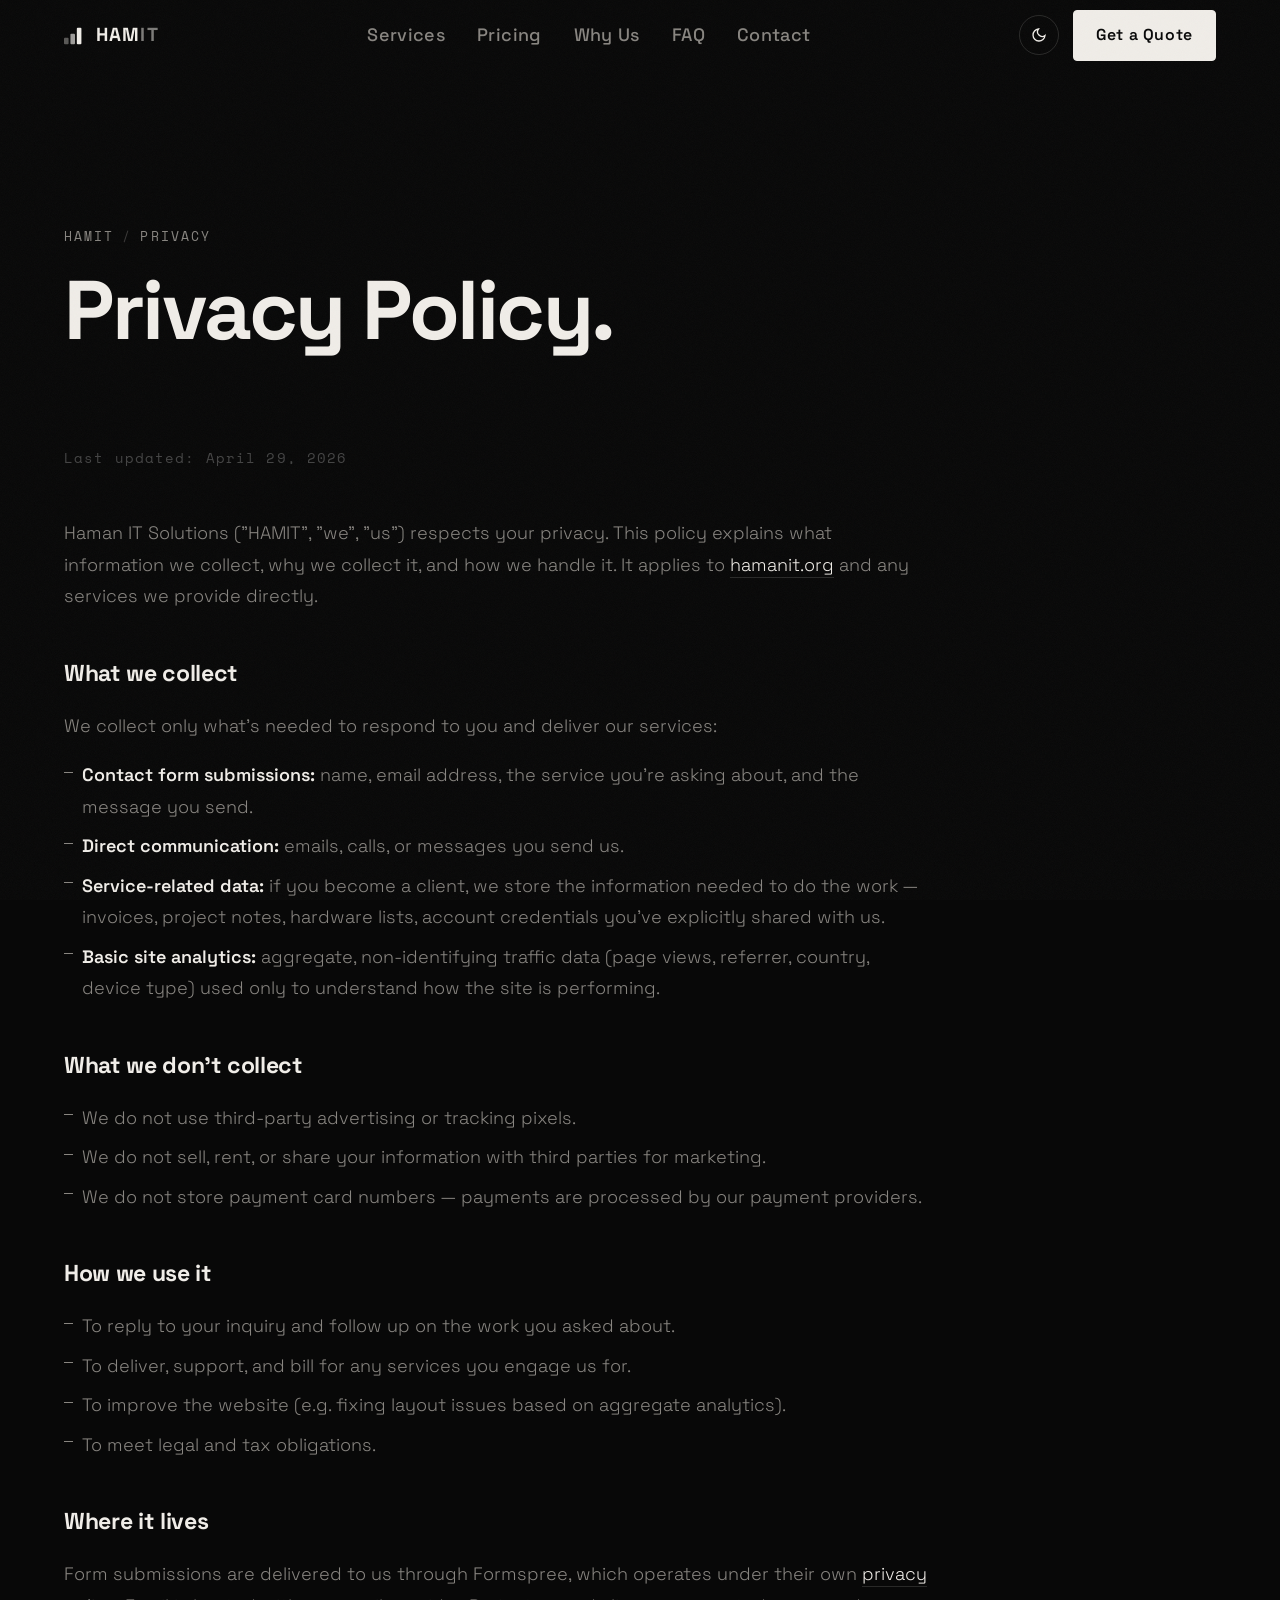
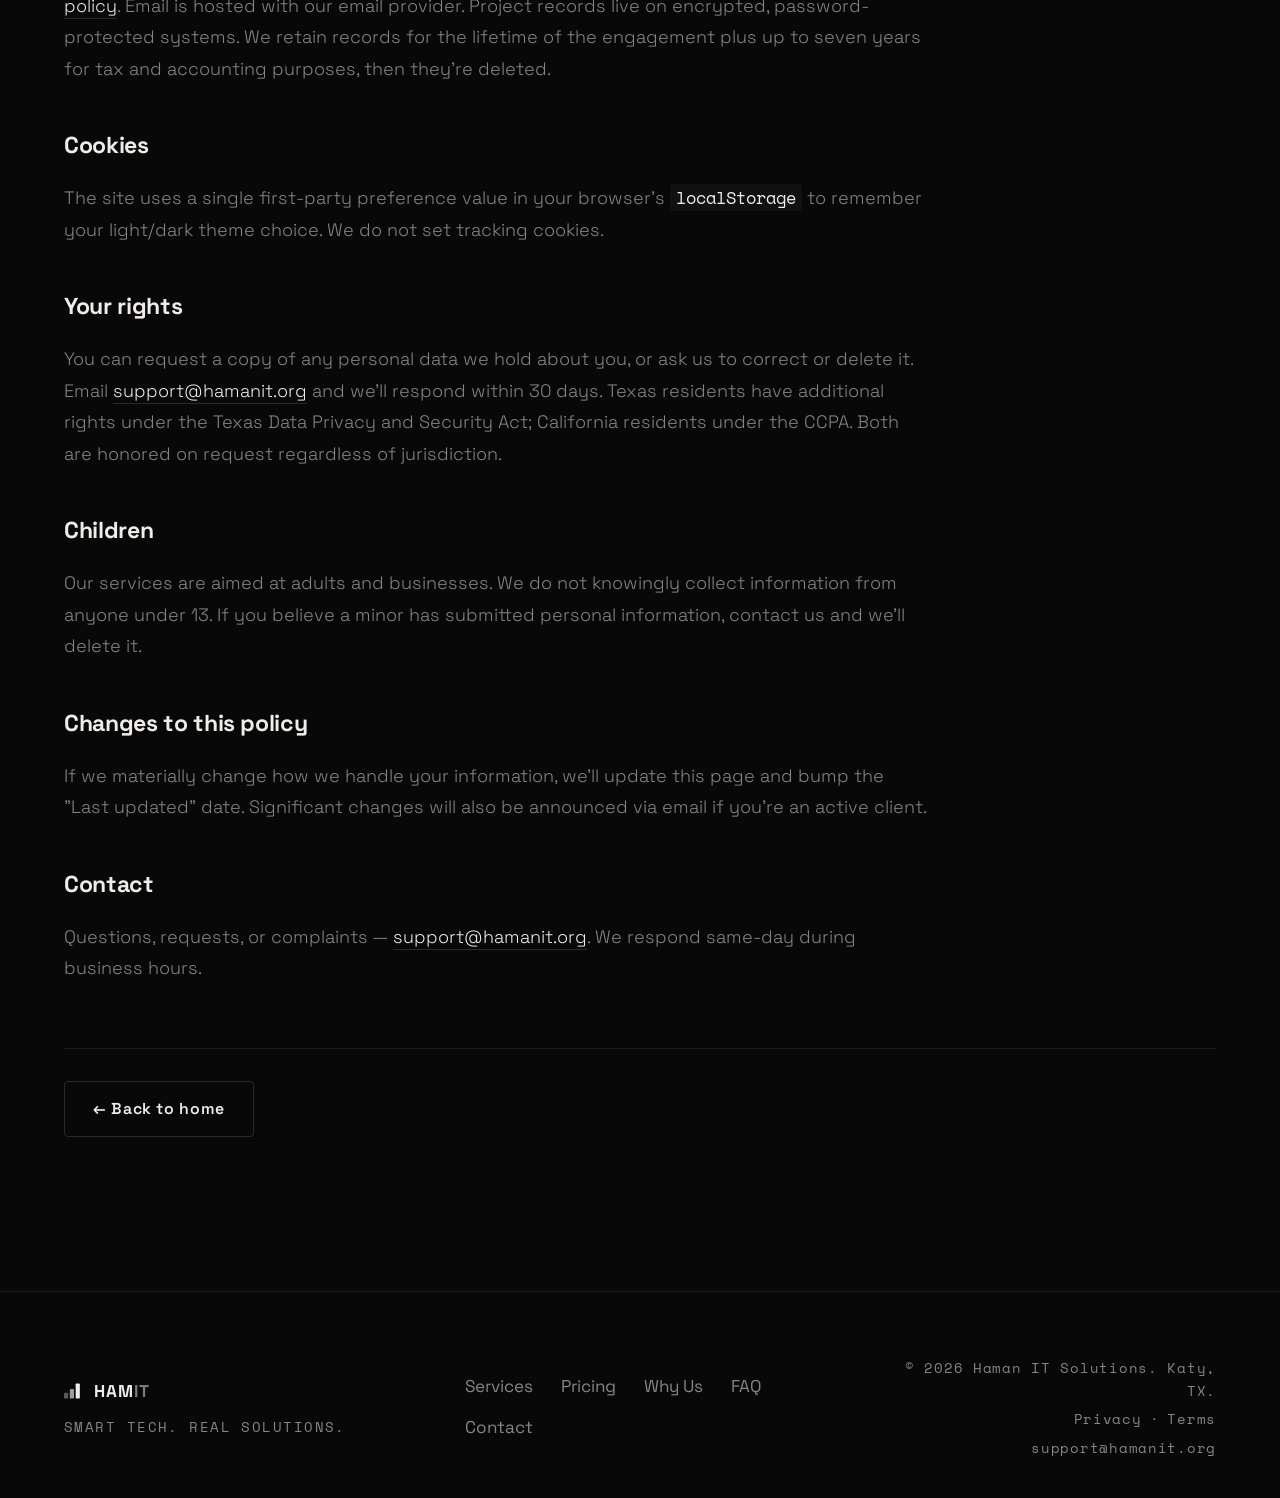
==== commit 8b445d68: "Add working light/dark theme toggle, dark default Wire theme-toggle button across all pages. Inline " ====
--- a/privacy.html
+++ b/privacy.html
@@ -3,6 +3,9 @@
 <head>
   <meta charset="utf-8" />
   <meta name="viewport" content="width=device-width,initial-scale=1" />
+  <link rel="icon" type="image/svg+xml" href="/favicon.svg" />
+  <link rel="icon" type="image/png" href="/favicon.png" />
+  <link rel="apple-touch-icon" href="/favicon.png" />
   <meta name="theme-color" content="#080808" />
   <title>Privacy Policy — HAMIT</title>
   <meta name="description" content="How Haman IT Solutions collects, uses, and protects your information." />
@@ -10,8 +13,16 @@
   <link rel="preconnect" href="https://fonts.googleapis.com" />
   <link rel="preconnect" href="https://fonts.gstatic.com" crossorigin />
   <link href="https://fonts.googleapis.com/css2?family=Space+Grotesk:wght@300;400;500;600;700&family=Space+Mono:wght@400;700&display=swap" rel="stylesheet" />
-  <link rel="stylesheet" href="styles.css?v=20260429d" />
-  <link rel="stylesheet" href="interactions.css?v=20260429d" />
+  <script>
+    // Instant theme init — runs before paint to prevent flash
+    (function(){
+      var saved = localStorage.getItem('hamit-theme');
+      var theme = saved || 'dark';
+      document.documentElement.setAttribute('data-theme', theme);
+    })();
+  </script>
+  <link rel="stylesheet" href="styles.css?v=20260501a" />
+  <link rel="stylesheet" href="interactions.css?v=20260501a" />
   <script>
     try { sessionStorage.setItem('hamit-booted','1'); } catch(e){}
   </script>
@@ -38,6 +49,11 @@
       <a href="index.html#contact">Contact</a>
     </nav>
     <div class="nav-right">
+      <button class="theme-toggle" id="themeToggle" aria-label="Toggle theme">
+        <svg class="icon-sun" width="16" height="16" viewBox="0 0 24 24" fill="none" stroke="currentColor" stroke-width="2"><circle cx="12" cy="12" r="4"/><path d="M12 2v2M12 20v2M4.93 4.93l1.41 1.41M17.66 17.66l1.41 1.41M2 12h2M20 12h2M4.93 19.07l1.41-1.41M17.66 6.34l1.41-1.41"/></svg>
+        <svg class="icon-moon" width="16" height="16" viewBox="0 0 24 24" fill="none" stroke="currentColor" stroke-width="2"><path d="M21 12.79A9 9 0 1 1 11.21 3 7 7 0 0 0 21 12.79z"/></svg>
+      </button>
+
 <a href="index.html#contact" class="btn btn-sm btn-primary nav-cta">Get a Quote</a>
       <button class="nav-menu-btn" id="navMenuBtn" aria-label="Open menu" aria-expanded="false">
         <span></span><span></span><span></span>
@@ -150,6 +166,6 @@
   </div>
 </footer>
 
-<script src="interactions.js?v=20260429d" defer></script>
+<script src="interactions.js?v=20260501a" defer></script>
 </body>
 </html>
--- a/styles.css
+++ b/styles.css
@@ -321,7 +321,7 @@
   color:var(--text);
   margin-bottom:clamp(40px,6vw,72px);
 }
-.glitch-word{display:block;transition:color .3s}
+.glitch-word{display:block;white-space:nowrap;transition:color .3s}
 .hero-em{color:var(--text2)}
 
 .hero-bottom{
@@ -1196,6 +1196,52 @@
 
 @media(max-width:768px){
   .work-grid{grid-template-columns:1fr}
+}
+
+/* ---------- BUILD GALLERY -------------------------------- */
+.build-grid{
+  display:grid;grid-template-columns:repeat(2,1fr);
+  gap:clamp(20px,2.5vw,32px);
+}
+.build-card{
+  background:var(--bg2);border:1px solid var(--border);
+  border-radius:8px;overflow:hidden;
+  transition:transform .35s var(--ease),border-color .25s,background .25s;
+}
+.build-card:hover{transform:translateY(-6px);border-color:var(--border2);background:var(--bg3)}
+.build-photo{
+  position:relative;aspect-ratio:16/10;
+  background-size:cover;background-position:center;
+  background-color:var(--bg);
+  border-bottom:1px solid var(--border);
+}
+.build-photo::after{
+  content:'';position:absolute;inset:0;
+  background:linear-gradient(to top,rgba(8,8,8,.55),transparent 55%);
+  pointer-events:none;
+}
+.build-tag{
+  position:absolute;top:14px;left:14px;z-index:2;
+  font-family:var(--mono);font-size:.7rem;letter-spacing:.18em;
+  text-transform:uppercase;color:var(--text);
+  padding:5px 12px;border-radius:999px;
+  background:rgba(8,8,8,.7);
+  border:1px solid rgba(240,237,232,.18);
+  -webkit-backdrop-filter:blur(8px);backdrop-filter:blur(8px);
+}
+.build-meta{padding:clamp(20px,2.5vw,28px);display:grid;gap:10px}
+.build-meta h3{
+  font-family:var(--ff);font-weight:700;font-size:1.25rem;
+  letter-spacing:-.02em;color:var(--text);
+}
+.build-meta p{
+  font-size:.95rem;line-height:1.6;color:var(--text2);font-weight:300;
+}
+@media(max-width:1024px){
+  .build-grid{grid-template-columns:repeat(2,1fr)}
+}
+@media(max-width:640px){
+  .build-grid{grid-template-columns:1fr}
 }
 
 /* ---------- DETAIL CTA CREATIVE --------------------------- */
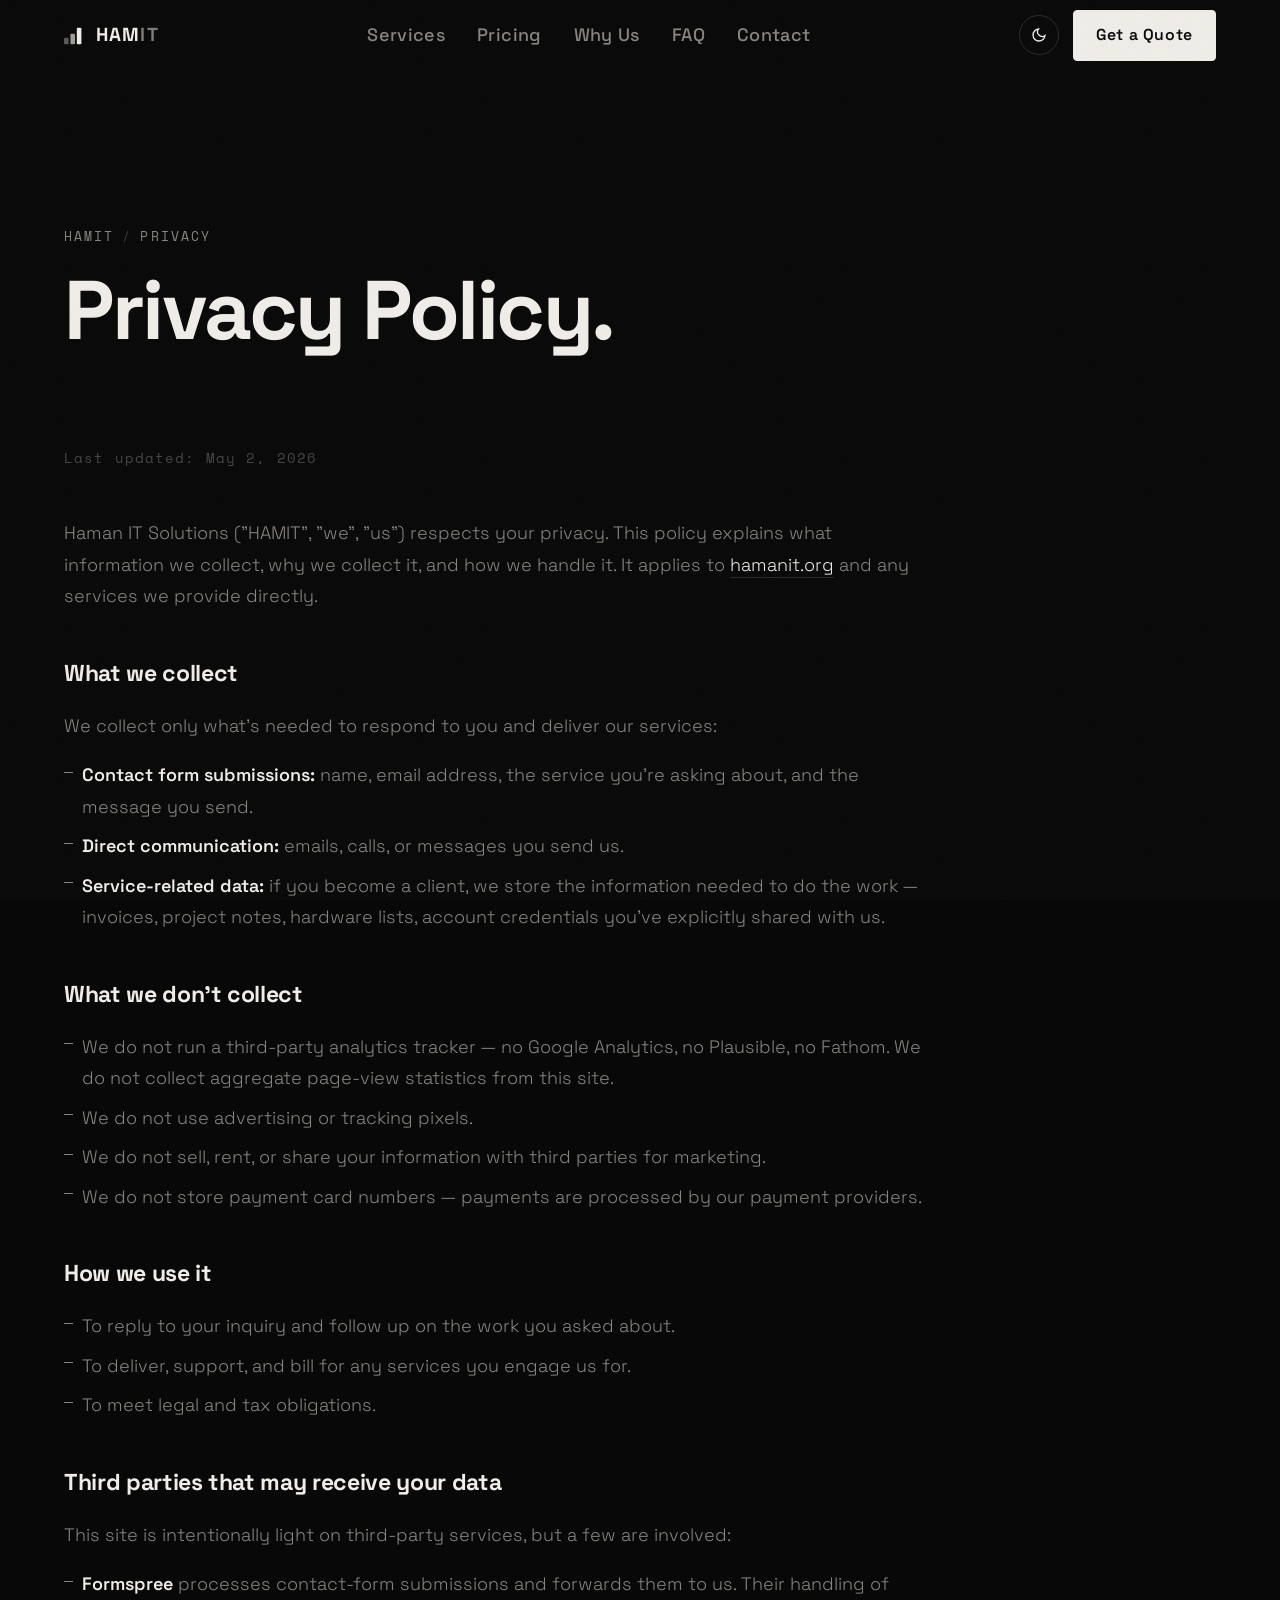
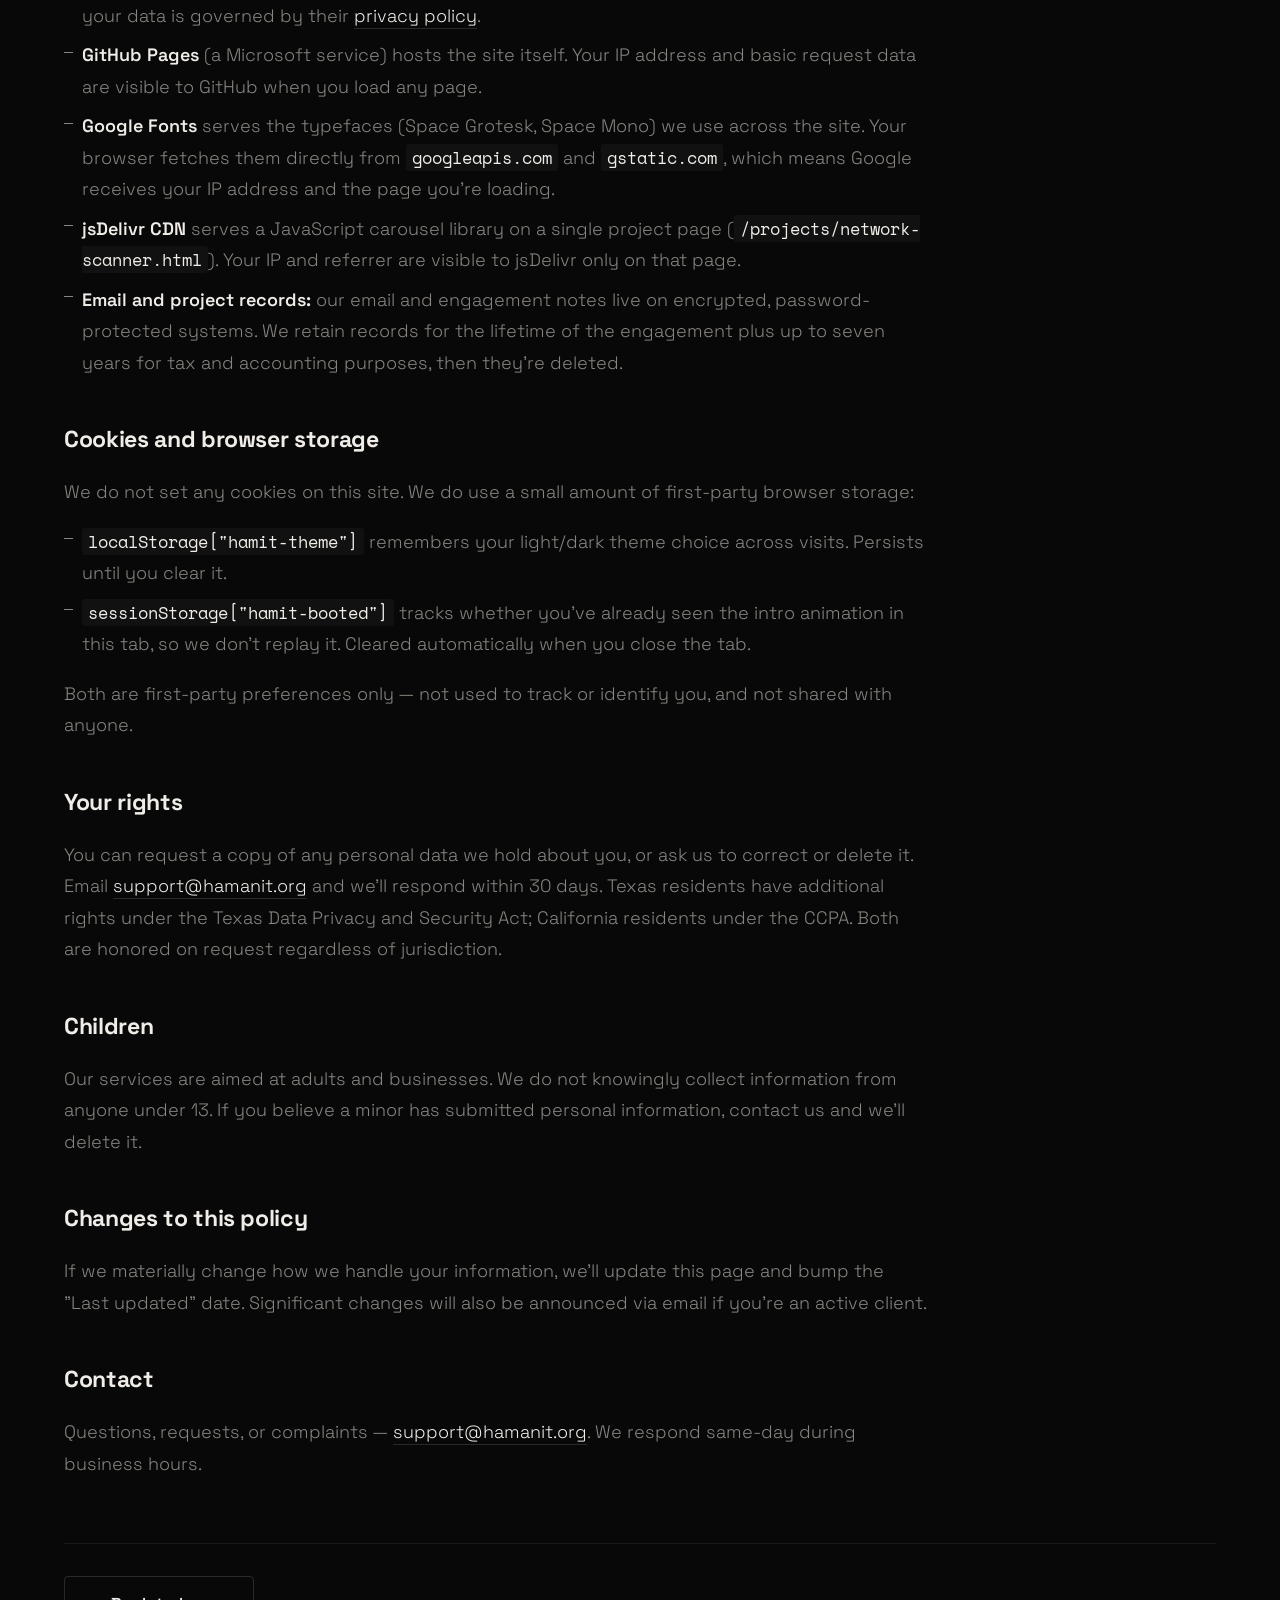
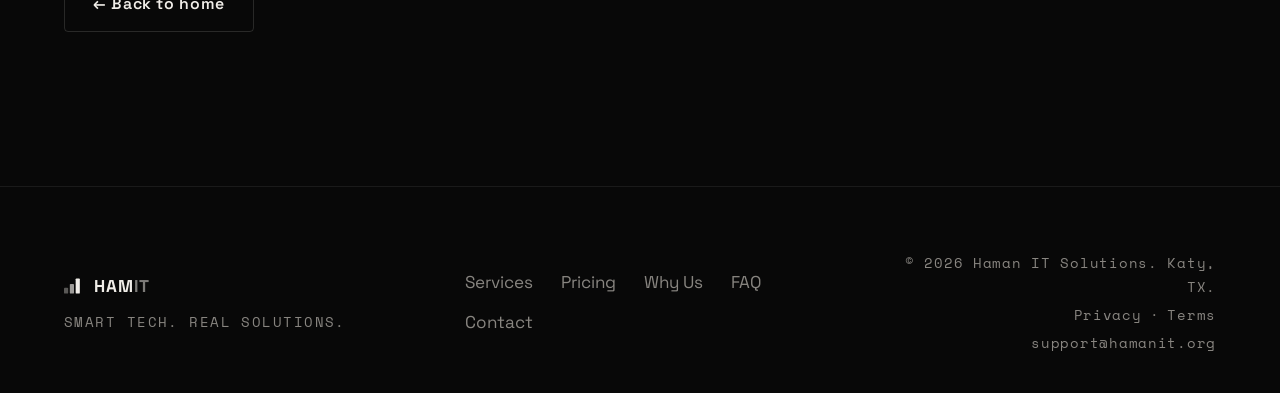
==== commit 59c48dbf: "Production polish: a11y, perf, SEO, legal accuracy, 404, manifest Operational - Add 404.html (brande" ====
--- a/privacy.html
+++ b/privacy.html
@@ -5,11 +5,23 @@
   <meta name="viewport" content="width=device-width,initial-scale=1" />
   <link rel="icon" type="image/svg+xml" href="/favicon.svg" />
   <link rel="icon" type="image/png" href="/favicon.png" />
-  <link rel="apple-touch-icon" href="/favicon.png" />
+  <link rel="apple-touch-icon" sizes="180x180" href="/Images/favicon-180.png" />
+  <link rel="manifest" href="/site.webmanifest" />
   <meta name="theme-color" content="#080808" />
+  <meta name="referrer" content="strict-origin-when-cross-origin" />
   <title>Privacy Policy — HAMIT</title>
   <meta name="description" content="How Haman IT Solutions collects, uses, and protects your information." />
   <link rel="canonical" href="https://hamanit.org/privacy.html" />
+  <meta property="og:type" content="website" />
+  <meta property="og:title" content="Privacy Policy — HAMIT" />
+  <meta property="og:description" content="How Haman IT Solutions collects, uses, and protects your information." />
+  <meta property="og:url" content="https://hamanit.org/privacy.html" />
+  <meta property="og:image" content="https://hamanit.org/Images/og-image.png" />
+  <meta property="og:image:width" content="1200" />
+  <meta property="og:image:height" content="630" />
+  <meta property="og:image:alt" content="HAMIT — Local Tech. Real Solutions. Katy, TX." />
+  <meta name="twitter:card" content="summary_large_image" />
+  <meta name="twitter:image" content="https://hamanit.org/Images/og-image.png" />
   <link rel="preconnect" href="https://fonts.googleapis.com" />
   <link rel="preconnect" href="https://fonts.gstatic.com" crossorigin />
   <link href="https://fonts.googleapis.com/css2?family=Space+Grotesk:wght@300;400;500;600;700&family=Space+Mono:wght@400;700&display=swap" rel="stylesheet" />
@@ -21,8 +33,8 @@
       document.documentElement.setAttribute('data-theme', theme);
     })();
   </script>
-  <link rel="stylesheet" href="styles.css?v=20260501a" />
-  <link rel="stylesheet" href="interactions.css?v=20260501a" />
+  <link rel="stylesheet" href="styles.css?v=20260502a" />
+  <link rel="stylesheet" href="interactions.css?v=20260502a" />
   <script>
     try { sessionStorage.setItem('hamit-booted','1'); } catch(e){}
   </script>
@@ -79,7 +91,7 @@
         <span>Privacy</span>
       </nav>
       <h1 class="section-title">Privacy Policy.</h1>
-      <p class="legal-meta">Last updated: April 29, 2026</p>
+      <p class="legal-meta">Last updated: May 2, 2026</p>
 
       <div class="legal-body">
         <p>Haman IT Solutions ("HAMIT", "we", "us") respects your privacy. This policy explains what information we collect, why we collect it, and how we handle it. It applies to <a href="https://hamanit.org">hamanit.org</a> and any services we provide directly.</p>
@@ -90,12 +102,12 @@
           <li><strong>Contact form submissions:</strong> name, email address, the service you're asking about, and the message you send.</li>
           <li><strong>Direct communication:</strong> emails, calls, or messages you send us.</li>
           <li><strong>Service-related data:</strong> if you become a client, we store the information needed to do the work — invoices, project notes, hardware lists, account credentials you've explicitly shared with us.</li>
-          <li><strong>Basic site analytics:</strong> aggregate, non-identifying traffic data (page views, referrer, country, device type) used only to understand how the site is performing.</li>
         </ul>
 
         <h2>What we don't collect</h2>
         <ul>
-          <li>We do not use third-party advertising or tracking pixels.</li>
+          <li>We do not run a third-party analytics tracker — no Google Analytics, no Plausible, no Fathom. We do not collect aggregate page-view statistics from this site.</li>
+          <li>We do not use advertising or tracking pixels.</li>
           <li>We do not sell, rent, or share your information with third parties for marketing.</li>
           <li>We do not store payment card numbers — payments are processed by our payment providers.</li>
         </ul>
@@ -104,15 +116,26 @@
         <ul>
           <li>To reply to your inquiry and follow up on the work you asked about.</li>
           <li>To deliver, support, and bill for any services you engage us for.</li>
-          <li>To improve the website (e.g. fixing layout issues based on aggregate analytics).</li>
           <li>To meet legal and tax obligations.</li>
         </ul>
 
-        <h2>Where it lives</h2>
-        <p>Form submissions are delivered to us through Formspree, which operates under their own <a href="https://formspree.io/legal/privacy-policy/" target="_blank" rel="noopener">privacy policy</a>. Email is hosted with our email provider. Project records live on encrypted, password-protected systems. We retain records for the lifetime of the engagement plus up to seven years for tax and accounting purposes, then they're deleted.</p>
+        <h2>Third parties that may receive your data</h2>
+        <p>This site is intentionally light on third-party services, but a few are involved:</p>
+        <ul>
+          <li><strong>Formspree</strong> processes contact-form submissions and forwards them to us. Their handling of your data is governed by their <a href="https://formspree.io/legal/privacy-policy/" target="_blank" rel="noopener">privacy policy</a>.</li>
+          <li><strong>GitHub Pages</strong> (a Microsoft service) hosts the site itself. Your IP address and basic request data are visible to GitHub when you load any page.</li>
+          <li><strong>Google Fonts</strong> serves the typefaces (Space Grotesk, Space Mono) we use across the site. Your browser fetches them directly from <code>googleapis.com</code> and <code>gstatic.com</code>, which means Google receives your IP address and the page you're loading.</li>
+          <li><strong>jsDelivr CDN</strong> serves a JavaScript carousel library on a single project page (<code>/projects/network-scanner.html</code>). Your IP and referrer are visible to jsDelivr only on that page.</li>
+          <li><strong>Email and project records:</strong> our email and engagement notes live on encrypted, password-protected systems. We retain records for the lifetime of the engagement plus up to seven years for tax and accounting purposes, then they're deleted.</li>
+        </ul>
 
-        <h2>Cookies</h2>
-        <p>The site uses a single first-party preference value in your browser's <code>localStorage</code> to remember your light/dark theme choice. We do not set tracking cookies.</p>
+        <h2>Cookies and browser storage</h2>
+        <p>We do not set any cookies on this site. We do use a small amount of first-party browser storage:</p>
+        <ul>
+          <li><code>localStorage["hamit-theme"]</code> remembers your light/dark theme choice across visits. Persists until you clear it.</li>
+          <li><code>sessionStorage["hamit-booted"]</code> tracks whether you've already seen the intro animation in this tab, so we don't replay it. Cleared automatically when you close the tab.</li>
+        </ul>
+        <p>Both are first-party preferences only — not used to track or identify you, and not shared with anyone.</p>
 
         <h2>Your rights</h2>
         <p>You can request a copy of any personal data we hold about you, or ask us to correct or delete it. Email <a href="mailto:support@hamanit.org">support@hamanit.org</a> and we'll respond within 30 days. Texas residents have additional rights under the Texas Data Privacy and Security Act; California residents under the CCPA. Both are honored on request regardless of jurisdiction.</p>
@@ -166,6 +189,6 @@
   </div>
 </footer>
 
-<script src="interactions.js?v=20260501a" defer></script>
+<script src="interactions.js?v=20260502a" defer></script>
 </body>
 </html>
--- a/styles.css
+++ b/styles.css
@@ -24,6 +24,11 @@
   --ease-in:  cubic-bezier(0.55,0,1,0.45);
   --r:        4px;
 }
+/* Status / accent colors — tuned for AA contrast in each theme */
+:root{
+  --ok:    #4ade80;   /* dark theme: light green for contrast on dark bg */
+  --err:   #f87171;   /* dark theme: light red for contrast on dark bg */
+}
 [data-theme="light"]{
   --bg:    #f5f5f5;
   --bg2:   #ffffff;
@@ -35,6 +40,8 @@
   --accent:#0a0a0a;
   --border:rgba(10,10,10,0.08);
   --border2:rgba(10,10,10,0.14);
+  --ok:    #15803d;   /* light theme: deep green for contrast on white bg */
+  --err:   #b91c1c;   /* light theme: deep red for contrast on white bg */
 }
 
 /* ---------- RESET ----------------------------------------- */
@@ -908,8 +915,9 @@
 .hp-field{position:absolute;left:-9999px;width:1px;height:1px;opacity:0}
 .btn-submit{margin-top:4px;width:100%;justify-content:center}
 .form-status{font-size:.88rem;min-height:1.2em;color:var(--text2)}
-.form-status[data-state="ok"]{color:#16a34a}
-.form-status[data-state="err"]{color:#dc2626}
+.form-status[data-state="ok"]{color:var(--ok)}
+.form-status[data-state="err"]{color:var(--err)}
+.form-status a{color:inherit;text-decoration:underline;text-underline-offset:3px}
 .contact-form.is-loading .btn-submit{opacity:.5;pointer-events:none}
 
 @media(max-width:640px){.form-row-pair{grid-template-columns:1fr}}
@@ -1441,4 +1449,59 @@
   *,*::before,*::after{animation-duration:.01ms!important;transition-duration:.01ms!important}
   .reveal-up{opacity:1!important;transform:none!important}
   .marquee-track{animation:none}
-}
+  /* Disable the on-hover slide-up flip — show details inline instead */
+  .service-card-back{position:static;transform:none;border-top:1px solid var(--border)}
+  /* FAQ icon shouldn't rotate */
+  .faq-item[open] .faq-icon{transform:none}
+  /* Theme transition snaps */
+  body{transition:none}
+}
+
+/* ---------- DETAIL-PAGE RELATED SERVICES ------------------ */
+.detail-related{
+  padding:clamp(56px,6vw,88px) var(--gut);
+  background:var(--bg2);
+  border-top:1px solid var(--border);
+}
+.detail-related-inner{max-width:var(--max);margin:0 auto;display:grid;gap:24px}
+.detail-related-label{
+  font-family:var(--mono);font-size:.78rem;letter-spacing:.16em;
+  text-transform:uppercase;color:var(--text2);
+}
+.detail-related-grid{
+  display:grid;grid-template-columns:repeat(3,1fr);
+  gap:clamp(16px,2vw,24px);
+}
+.detail-related-card{
+  display:grid;gap:8px;
+  padding:clamp(20px,2.5vw,28px);
+  background:var(--bg);border:1px solid var(--border);
+  border-radius:var(--r);
+  transition:border-color .25s,background .25s,transform .25s var(--ease);
+}
+.detail-related-card:hover{border-color:var(--border2);background:var(--bg3);transform:translateY(-3px)}
+.detail-related-name{
+  font-family:var(--ff);font-weight:700;font-size:1.1rem;
+  letter-spacing:-.02em;color:var(--text);
+}
+.detail-related-name::after{
+  content:' →';color:var(--text2);transition:color .2s;
+}
+.detail-related-card:hover .detail-related-name::after{color:var(--text)}
+.detail-related-desc{font-size:.92rem;line-height:1.55;color:var(--text2);font-weight:300}
+@media(max-width:768px){
+  .detail-related-grid{grid-template-columns:1fr}
+}
+
+/* ---------- DETAIL-PAGE BACK LINK ------------------------- */
+.detail-back-row{
+  padding:clamp(40px,5vw,72px) var(--gut);
+  background:var(--bg);
+  border-top:1px solid var(--border);
+  display:flex;justify-content:center;
+}
+.detail-back-row .btn .btn-arr-back{
+  display:inline-block;
+  transition:transform .2s var(--ease);
+}
+.detail-back-row .btn:hover .btn-arr-back{transform:translateX(-4px)}
